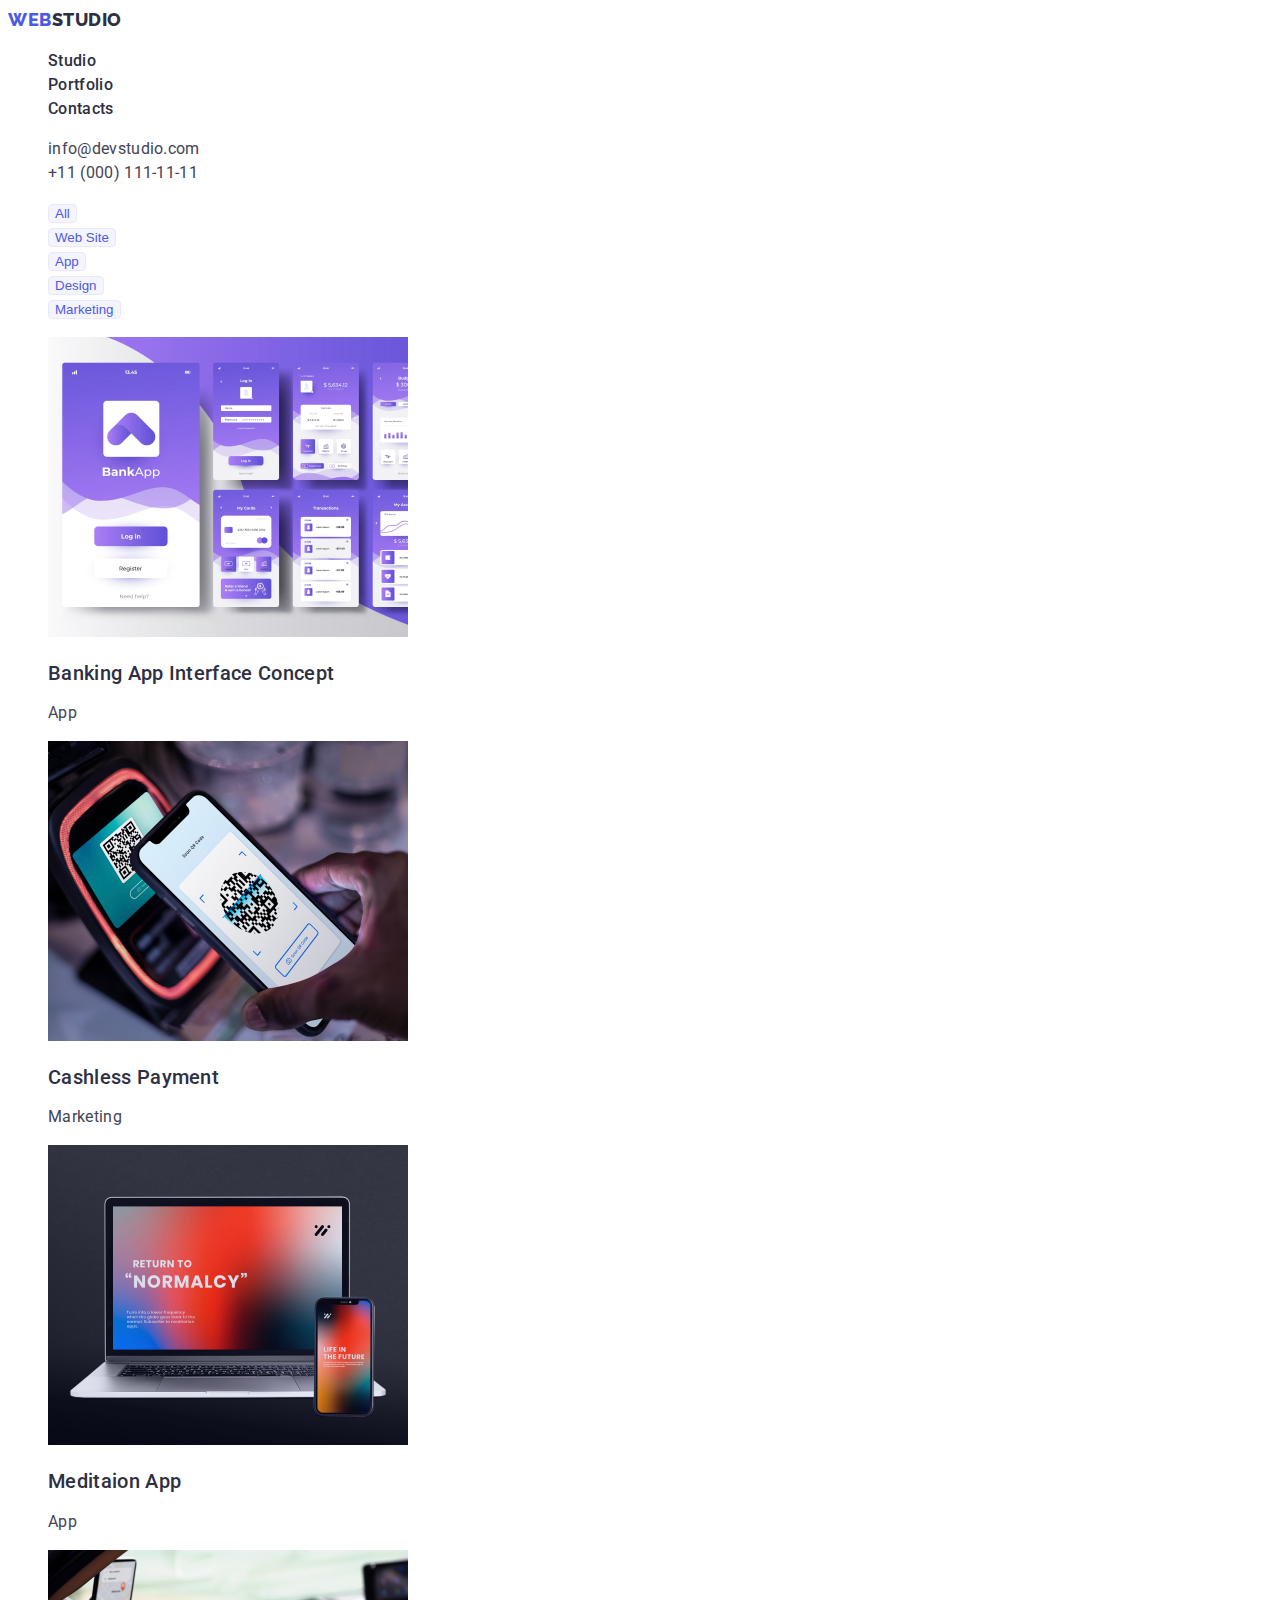
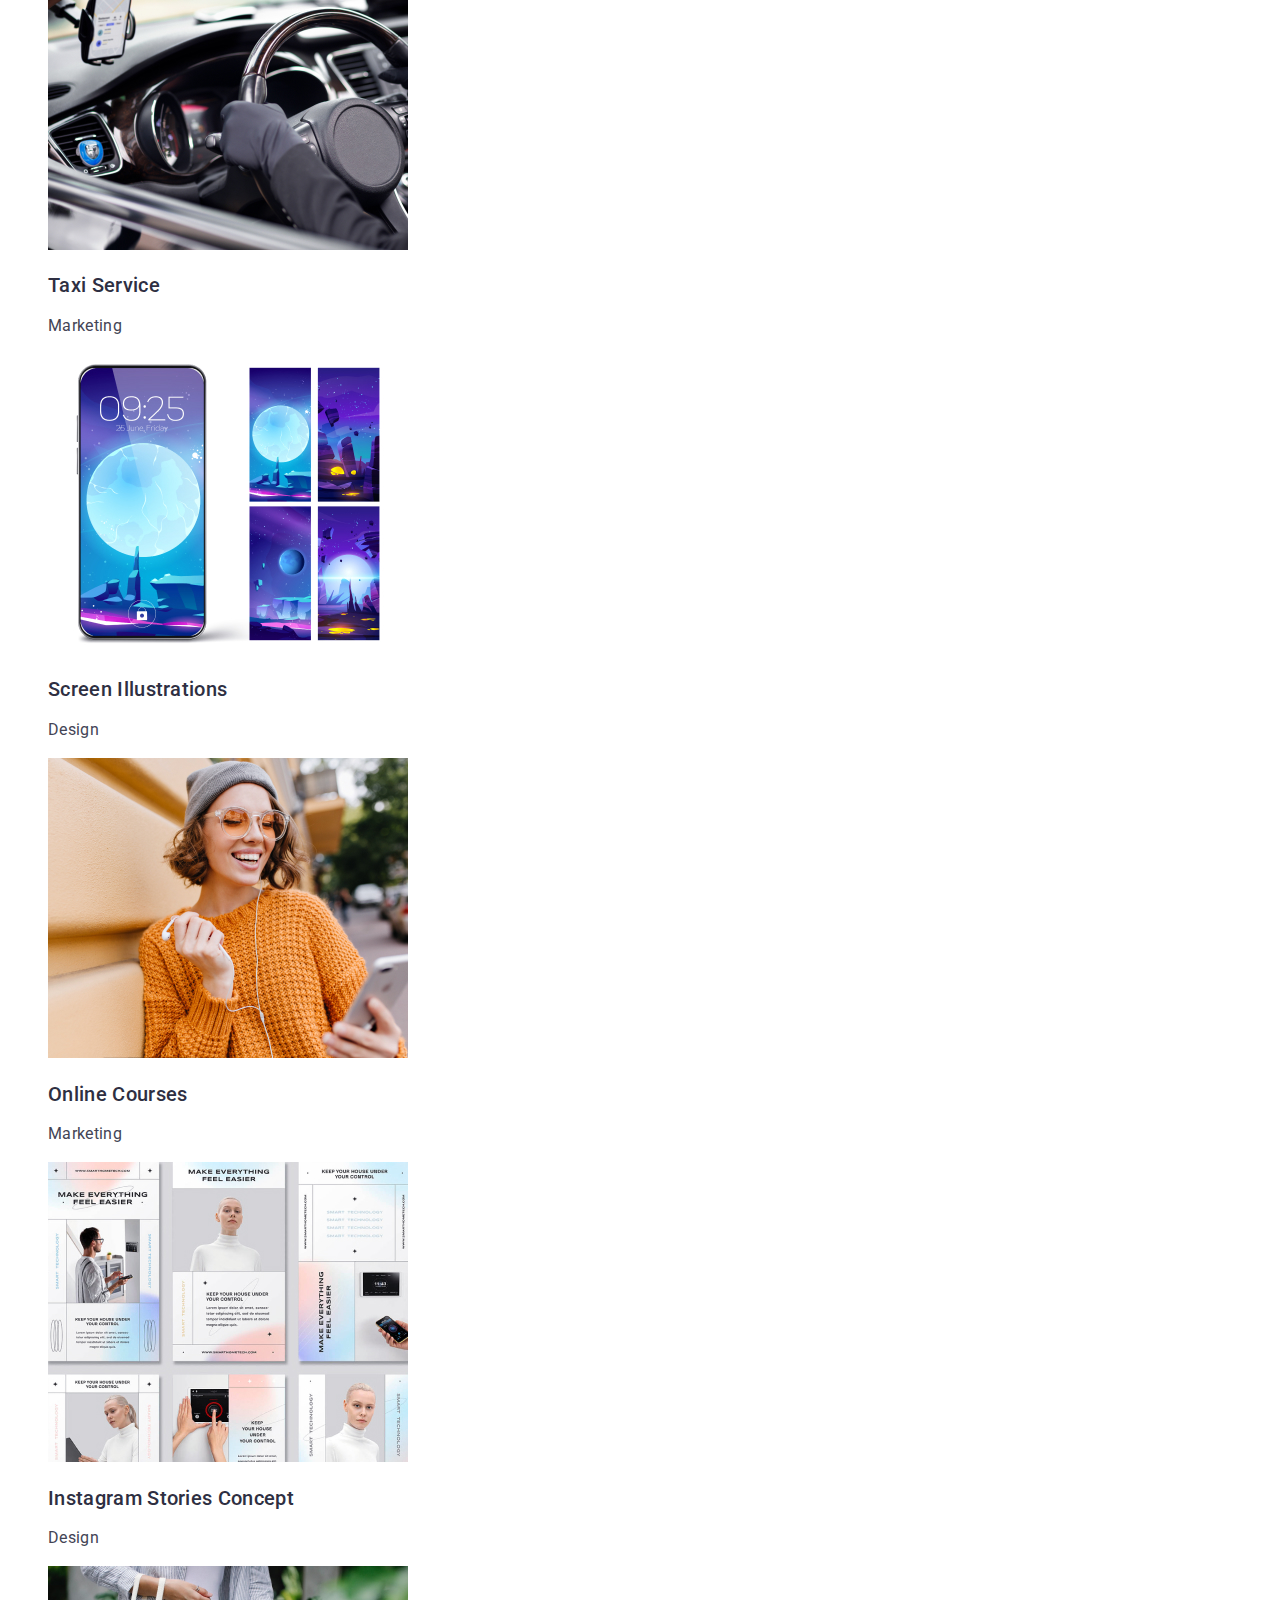
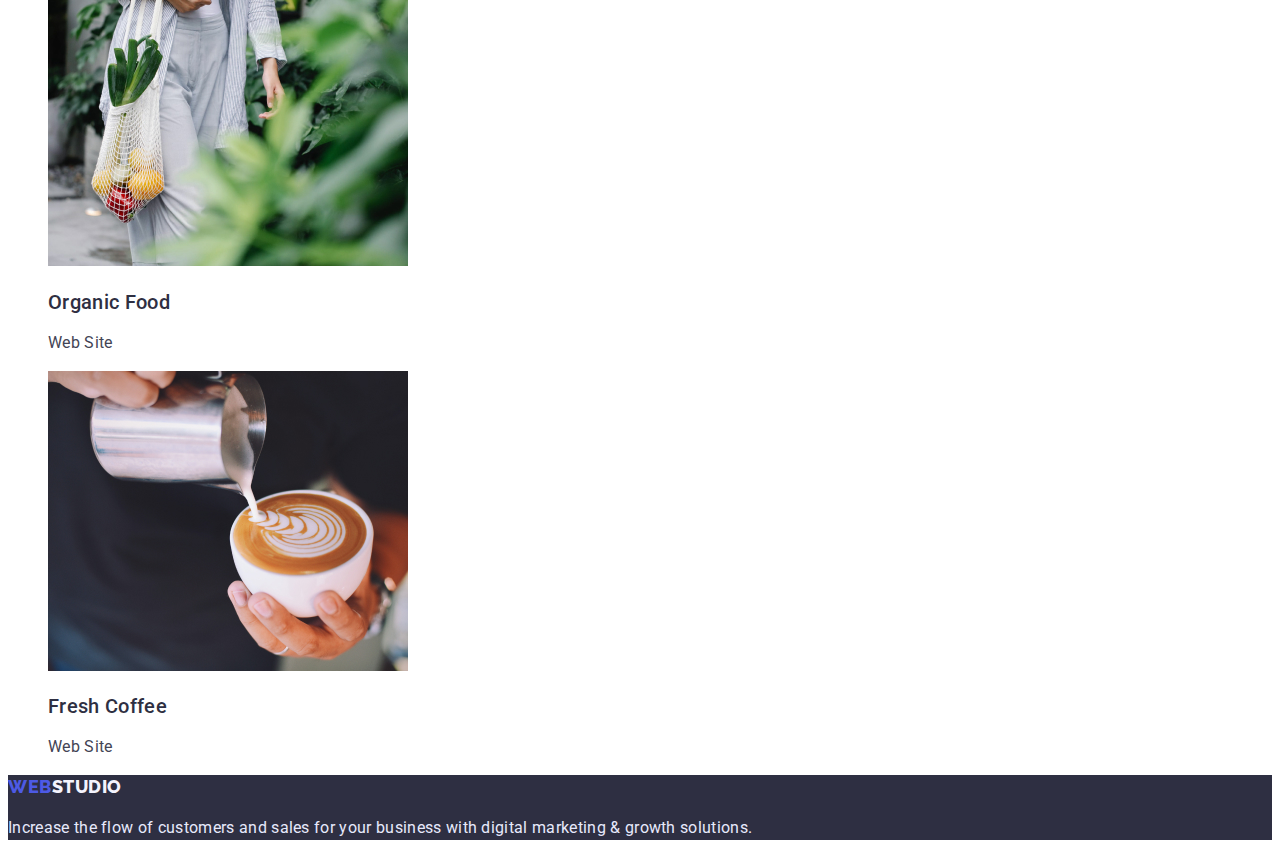
==== portfolio.html @ acbe1249 "Initial commit" ====
<!DOCTYPE html>
<html lang="en">
  <head>
    <meta charset="UTF-8" />
    <meta http-equiv="X-UA-Compatible" content="IE=edge" />
    <meta name="viewport" content="width=device-width, initial-scale=1.0" />
    <title>Document</title>
    <link rel="stylesheet" href="./css/style.css" />
    <link rel="preconnect" href="https://fonts.googleapis.com" />
    <link rel="preconnect" href="https://fonts.gstatic.com" crossorigin />
    <link
      href="https://fonts.googleapis.com/css2?family=Raleway:wght@800&family=Roboto:wght@400;500;700;900&display=swap"
      rel="stylesheet"
    />
  </head>

  <body>
    <header class="header-our">
      <nav class="">
        <a href="./index.html" class="logo-first-part"
          >Web<span class="header-logo-second-part">Studio</span></a
        >
        <ul class="navigation-site list">
          <li><a href="./index.html" class="link">Studio</a></li>
          <li><a href="./portfolio.html" class="link">Portfolio</a></li>
          <li><a href="" class="link">Contacts</a></li>
        </ul>
      </nav>
      <address>
        <ul class="list address">
          <li>
            <a href="mailto:info@devstudio.com" class="email"
              >info@devstudio.com</a
            >
          </li>
          <li>
            <a href="tel:+110001111111" class="phone-number">
              +11 (000) 111-11-11</a
            >
          </li>
        </ul>
      </address>
    </header>
    <main>
      <h1 class="hide-line">Portfolio</h1>
      <section class="filter">
        <ul class="list">
          <li><button type="button" class="filter-button">All</button></li>
          <li><button type="button" class="filter-button">Web Site</button></li>
          <li><button type="button" class="filter-button">App</button></li>
          <li><button type="button" class="filter-button">Design</button></li>
          <li>
            <button type="button" class="filter-button">Marketing</button>
          </li>
        </ul>
        <ul class="posts list">
          <li>
            <a href=""
              ><img
                src="./images/portfolio1.jpg"
                alt="Many picture from bank"
                width="360"
              />
              <h2 class="section-subtittle">Banking App Interface Concept</h2>
              <p class="section-text">App</p>
            </a>
          </li>
          <li>
            <a href=""
              ><img
                src="./images/portfolio2.jpg"
                alt="Phone and paypass"
                width="360"
              />
              <h2 class="section-subtittle">Cashless Payment</h2>
              <p class="section-text">Marketing</p>
            </a>
          </li>
          <li>
            <a href=""
              ><img
                src="./images/portfolio3.jpg"
                alt="Mac and Iphone"
                width="360"
              />
              <h2 class="section-subtittle">Meditaion App</h2>
              <p class="section-text">App</p>
            </a>
          </li>
          <li>
            <a href=""
              ><img
                src="./images/portfolio4.jpg"
                alt="car driver"
                width="360"
              />
              <h2 class="section-subtittle">Taxi Service</h2>
              <p class="section-text">Marketing</p>
            </a>
          </li>
          <li>
            <a href=""
              ><img
                src="./images/portfolio5.jpg"
                alt="wallpapers"
                width="360"
              />
              <h2 class="section-subtittle">Screen Illustrations</h2>
              <p class="section-text">Design</p>
            </a>
          </li>
          <li>
            <a href=""
              ><img
                src="./images/portfolio6.jpg"
                alt="Women with phone"
                width="360"
              />
              <h2 class="section-subtittle">Online Courses</h2>
              <p class="section-text">Marketing</p>
            </a>
          </li>
          <li>
            <a href=""
              ><img src="./images/portfolio7.jpg" alt="Many post" width="360" />
              <h2 class="section-subtittle">Instagram Stories Concept</h2>
              <p class="section-text">Design</p>
            </a>
          </li>
          <li>
            <a href=""
              ><img
                src="./images/portfolio8.jpg"
                alt="bag with Gloceries"
                width="360"
              />
              <h2 class="section-subtittle">Organic Food</h2>
              <p class="section-text">Web Site</p>
            </a>
          </li>
          <li>
            <a href=""
              ><img src="./images/portfolio9.jpg" alt="Coffee" width="360" />
              <h2 class="section-subtittle">Fresh Coffee</h2>
              <p class="section-text">Web Site</p>
            </a>
          </li>
        </ul>
      </section>
    </main>
    <footer class="footer-our">
      <a href="./index.html" class="logo-first-part"
        >Web<span class="footer-logo-second-part">Studio</span></a
      >
      <p>
        Increase the flow of customers and sales for your business with digital
        marketing & growth solutions.
      </p>
    </footer>
  </body>
</html>
---- css/style.css ----
:root {
  --text-head-line-color: #2e2f42;
  --white-color: #ffffff;
  --button-main-color: #4d5ae5;
  --button-hover-color: #404bbf;
  --text-paragraph-color: #434455;
  --background-color-section-team: #f4f4fd;
  --footer-color-paragraph: #e7e9fc;
}
body {
  background-color: var(--white-color);
  color: var(--text-head-line-color);
  font-family: Roboto, sans-serif;
  letter-spacing: 0.02em;
  font-size: 16px;
  line-height: 1.5;
}
a {
  text-decoration: none;
}
/* Header */
.logo-first-part {
  color: var(--button-main-color);
  font-family: Raleway, sans-serif;
  letter-spacing: 0.03em;
  text-transform: uppercase;
  font-weight: 800;
  font-size: 18px;
  line-height: 1.3;
}

.header-logo-second-part {
  color: var(--text-head-line-color);
}
.navigation-site a {
  font-weight: 500;
  color: var(--text-head-line-color);
}
.navigation-site .link:hover,
.navigation-site .link:focus {
  color: var(--button-hover-color);
}
.list {
  list-style-type: none;
}
.address a {
  color: var(--text-paragraph-color);
  font-style: normal;
}
.address .email:hover,
.address .email:focus,
.address .phone-number:hover,
.address .phone-number:focus {
  color: var(--button-hover-color);
}

/* Main */
/* Section one */
.section-hero {
  background-color: var(--text-head-line-color);
}
.hero-tittle {
  font-size: 56px;
  line-height: 1.07;
  color: var(--white-color);
}
.main-button {
  color: var(--white-color);
  background-color: var(--button-main-color);
  border-radius: 4px;
  letter-spacing: 0.04em;
  font-weight: 500;
}
.main-button:hover {
  background-color: var(--button-hover-color);
}

/* Section two */
.hide-line {
  position: absolute;
  white-space: nowrap;
  height: 1px;
  overflow: hidden;
  border: 0;
  padding: 0;
  clip: rect(0 0 0 0);
  clip-path: inset(50%);
  margin: -1px;
  width: 1px;
}
.section-subtittle {
  font-weight: 500;
  font-size: 20px;
  line-height: 1.2;
  color: var(--text-head-line-color);
}
.section-text {
  color: var(--text-paragraph-color);
}

/* Section three */
.section-tittle {
  font-size: 36px;
  line-height: 1.11;
  text-transform: capitalize;
  text-align: center;
}
/* Section four */
.section-team {
  background-color: var(--background-color-section-team);
}
.our-team-card .card-team {
  background-color: var(--white-color);
}

.our-team-card .section-subtittle {
  text-align: center;
}
.our-team-card p {
  text-align: center;
}
/* Footer */

.footer-our {
  background-color: var(--text-head-line-color);
}

.footer-logo-second-part {
  color: var(--background-color-section-team);
}
.footer-our p {
  color: var(--footer-color-paragraph);
}
/* PORTFOLIO */

.filter-button {
  background-color: var(--background-color-section-team);
  color: var(--button-main-color);
  border: 1px solid #e7e9fc;
  border-radius: 4px;
  cursor: pointer;
}
.filter-button:hover,
.filter-button:focus {
  background-color: var(--button-hover-color);
  color: var(--white-color);
}
/* .posts h2 {
  color: var(--text-head-line-color);
  font-size: 20px;
  line-height: 1.2;
} */
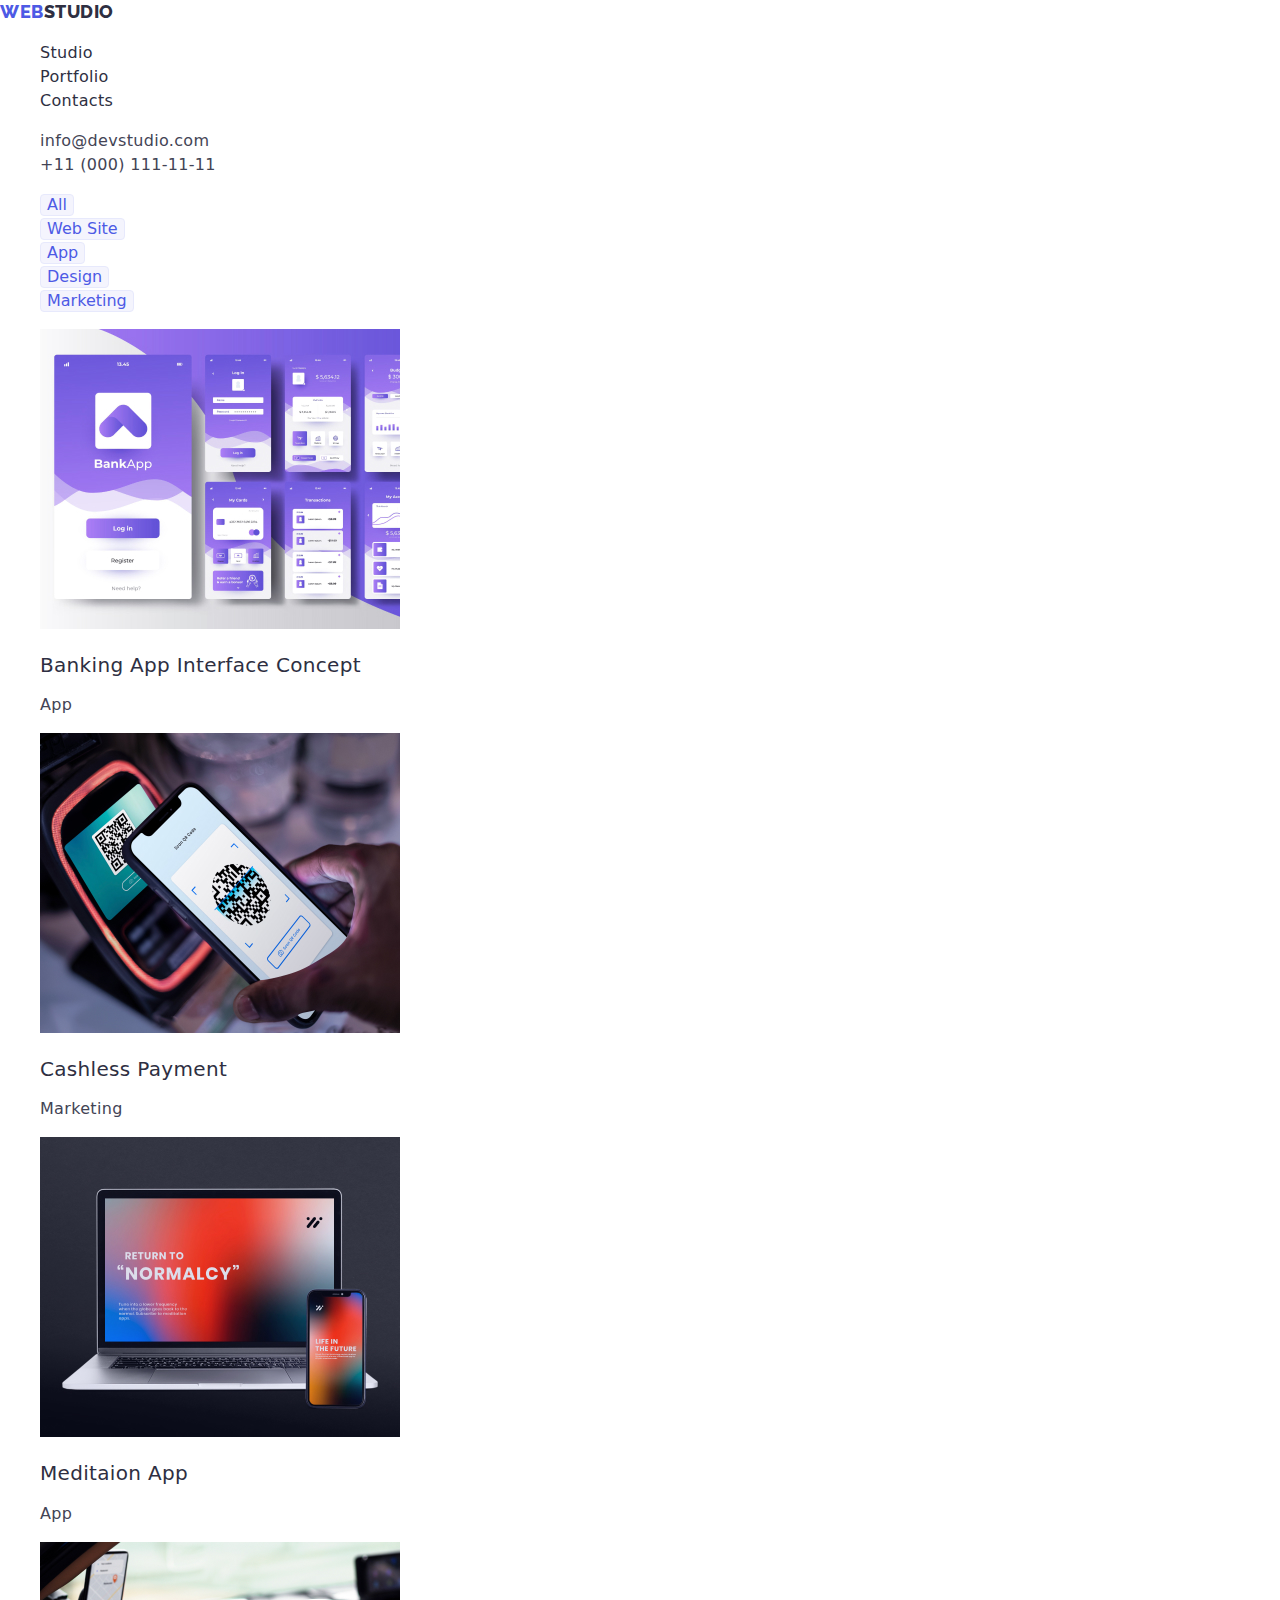
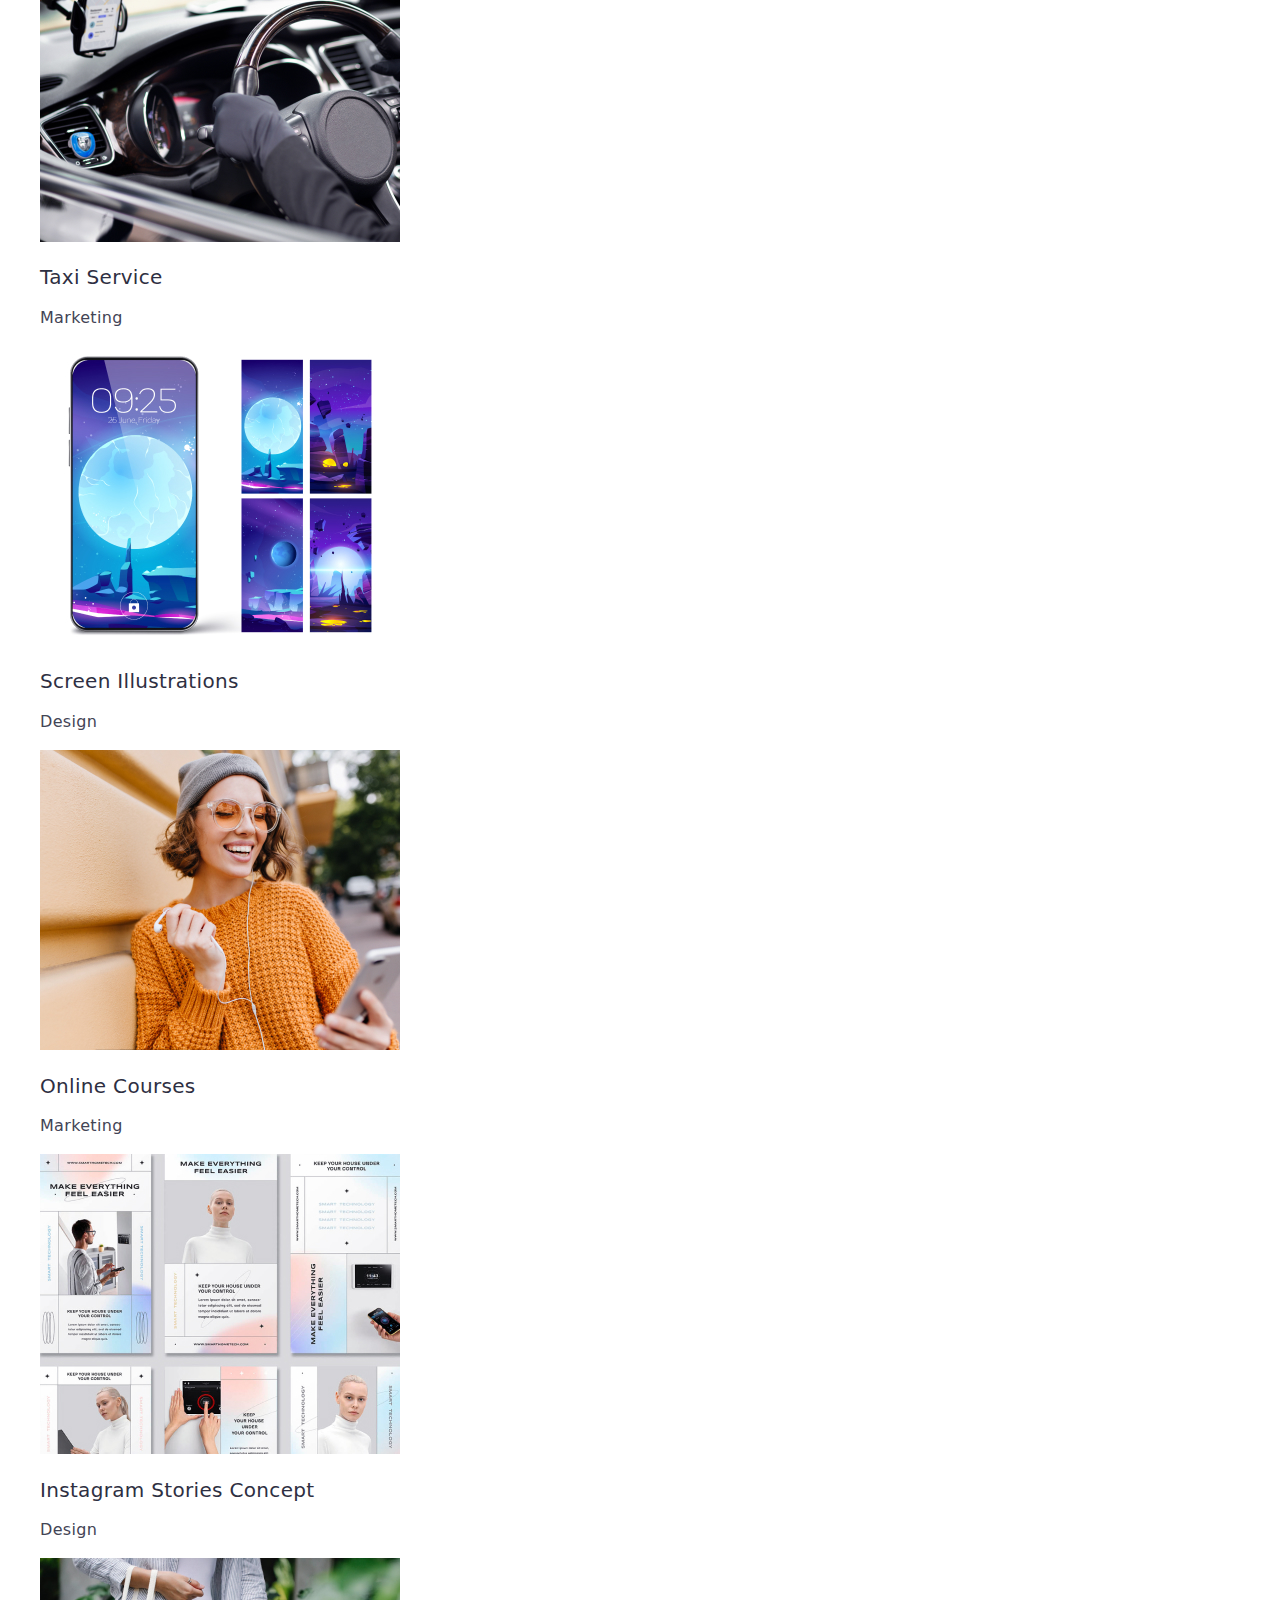
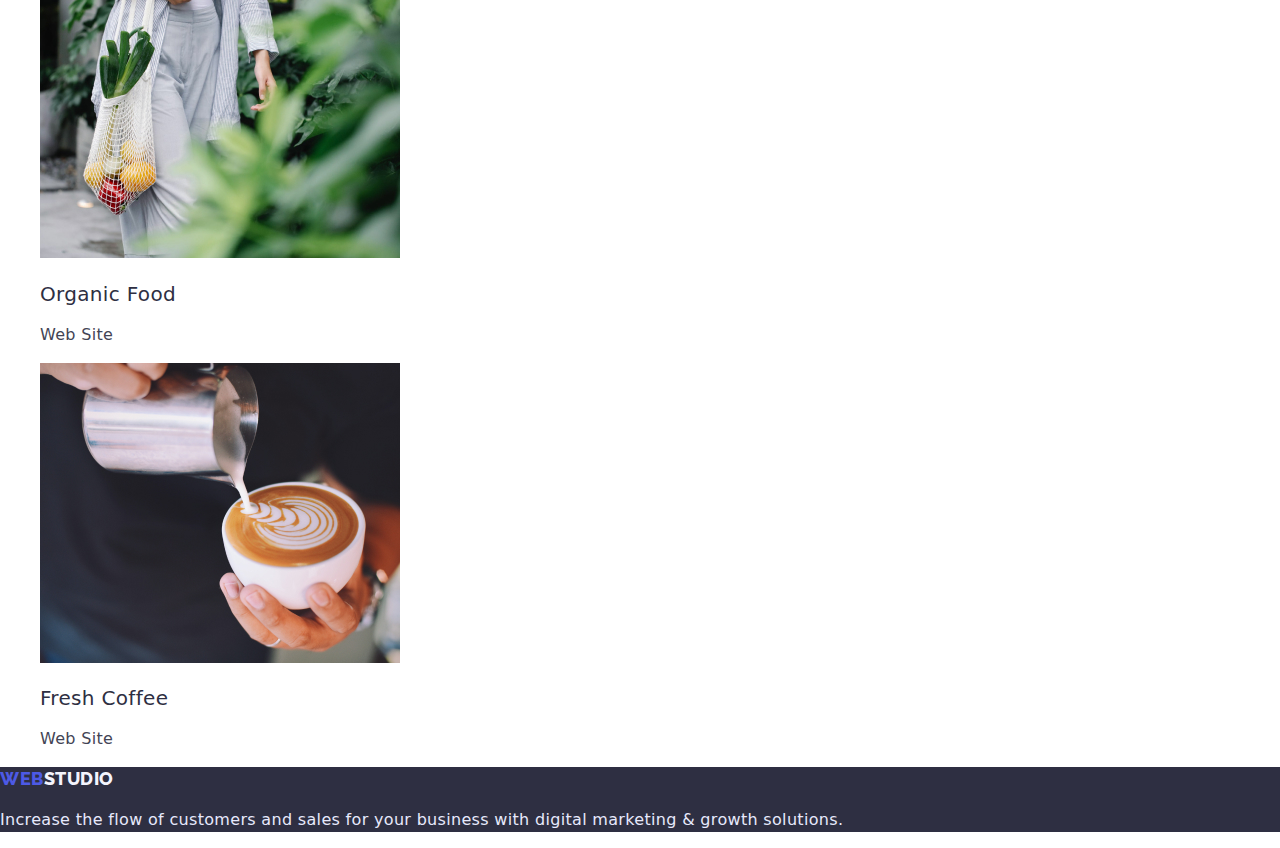
==== commit 10b5afbd: "add normalize css" ====
--- a/portfolio.html
+++ b/portfolio.html
@@ -1,161 +1,118 @@
 <!DOCTYPE html>
 <html lang="en">
-  <head>
-    <meta charset="UTF-8" />
-    <meta http-equiv="X-UA-Compatible" content="IE=edge" />
-    <meta name="viewport" content="width=device-width, initial-scale=1.0" />
-    <title>Document</title>
-    <link rel="stylesheet" href="./css/style.css" />
-    <link rel="preconnect" href="https://fonts.googleapis.com" />
-    <link rel="preconnect" href="https://fonts.gstatic.com" crossorigin />
-    <link
-      href="https://fonts.googleapis.com/css2?family=Raleway:wght@800&family=Roboto:wght@400;500;700;900&display=swap"
-      rel="stylesheet"
-    />
-  </head>
 
-  <body>
-    <header class="header-our">
-      <nav class="">
-        <a href="./index.html" class="logo-first-part"
-          >Web<span class="header-logo-second-part">Studio</span></a
-        >
-        <ul class="navigation-site list">
-          <li><a href="./index.html" class="link">Studio</a></li>
-          <li><a href="./portfolio.html" class="link">Portfolio</a></li>
-          <li><a href="" class="link">Contacts</a></li>
-        </ul>
-      </nav>
-      <address>
-        <ul class="list address">
-          <li>
-            <a href="mailto:info@devstudio.com" class="email"
-              >info@devstudio.com</a
-            >
-          </li>
-          <li>
-            <a href="tel:+110001111111" class="phone-number">
-              +11 (000) 111-11-11</a
-            >
-          </li>
-        </ul>
-      </address>
-    </header>
-    <main>
-      <h1 class="hide-line">Portfolio</h1>
-      <section class="filter">
-        <ul class="list">
-          <li><button type="button" class="filter-button">All</button></li>
-          <li><button type="button" class="filter-button">Web Site</button></li>
-          <li><button type="button" class="filter-button">App</button></li>
-          <li><button type="button" class="filter-button">Design</button></li>
-          <li>
-            <button type="button" class="filter-button">Marketing</button>
-          </li>
-        </ul>
-        <ul class="posts list">
-          <li>
-            <a href=""
-              ><img
-                src="./images/portfolio1.jpg"
-                alt="Many picture from bank"
-                width="360"
-              />
-              <h2 class="section-subtittle">Banking App Interface Concept</h2>
-              <p class="section-text">App</p>
-            </a>
-          </li>
-          <li>
-            <a href=""
-              ><img
-                src="./images/portfolio2.jpg"
-                alt="Phone and paypass"
-                width="360"
-              />
-              <h2 class="section-subtittle">Cashless Payment</h2>
-              <p class="section-text">Marketing</p>
-            </a>
-          </li>
-          <li>
-            <a href=""
-              ><img
-                src="./images/portfolio3.jpg"
-                alt="Mac and Iphone"
-                width="360"
-              />
-              <h2 class="section-subtittle">Meditaion App</h2>
-              <p class="section-text">App</p>
-            </a>
-          </li>
-          <li>
-            <a href=""
-              ><img
-                src="./images/portfolio4.jpg"
-                alt="car driver"
-                width="360"
-              />
-              <h2 class="section-subtittle">Taxi Service</h2>
-              <p class="section-text">Marketing</p>
-            </a>
-          </li>
-          <li>
-            <a href=""
-              ><img
-                src="./images/portfolio5.jpg"
-                alt="wallpapers"
-                width="360"
-              />
-              <h2 class="section-subtittle">Screen Illustrations</h2>
-              <p class="section-text">Design</p>
-            </a>
-          </li>
-          <li>
-            <a href=""
-              ><img
-                src="./images/portfolio6.jpg"
-                alt="Women with phone"
-                width="360"
-              />
-              <h2 class="section-subtittle">Online Courses</h2>
-              <p class="section-text">Marketing</p>
-            </a>
-          </li>
-          <li>
-            <a href=""
-              ><img src="./images/portfolio7.jpg" alt="Many post" width="360" />
-              <h2 class="section-subtittle">Instagram Stories Concept</h2>
-              <p class="section-text">Design</p>
-            </a>
-          </li>
-          <li>
-            <a href=""
-              ><img
-                src="./images/portfolio8.jpg"
-                alt="bag with Gloceries"
-                width="360"
-              />
-              <h2 class="section-subtittle">Organic Food</h2>
-              <p class="section-text">Web Site</p>
-            </a>
-          </li>
-          <li>
-            <a href=""
-              ><img src="./images/portfolio9.jpg" alt="Coffee" width="360" />
-              <h2 class="section-subtittle">Fresh Coffee</h2>
-              <p class="section-text">Web Site</p>
-            </a>
-          </li>
-        </ul>
-      </section>
-    </main>
-    <footer class="footer-our">
-      <a href="./index.html" class="logo-first-part"
-        >Web<span class="footer-logo-second-part">Studio</span></a
-      >
-      <p>
-        Increase the flow of customers and sales for your business with digital
-        marketing & growth solutions.
-      </p>
-    </footer>
-  </body>
-</html>
+<head>
+  <meta charset="UTF-8" />
+  <meta http-equiv="X-UA-Compatible" content="IE=edge" />
+  <meta name="viewport" content="width=device-width, initial-scale=1.0" />
+  <title>Document</title>
+  <link rel="stylesheet" href="./css/style.css" />
+  <link rel="preconnect" href="https://fonts.googleapis.com" />
+  <link rel="preconnect" href="https://fonts.gstatic.com" crossorigin />
+  <link href="https://fonts.googleapis.com/css2?family=Raleway:wght@800&family=Roboto:wght@400;500;700;900&display=swap"
+    rel="stylesheet" />
+  <link rel="stylesheet" href="https://cdnjs.cloudflare.com/ajax/libs/modern-normalize/1.1.0/modern-normalize.min.css">
+</head>
+
+<body>
+  <header class="header-our">
+    <nav class="">
+      <a href="./index.html" class="logo-first-part">Web<span class="header-logo-second-part">Studio</span></a>
+      <ul class="navigation-site list">
+        <li><a href="./index.html" class="link">Studio</a></li>
+        <li><a href="./portfolio.html" class="link">Portfolio</a></li>
+        <li><a href="" class="link">Contacts</a></li>
+      </ul>
+    </nav>
+    <address>
+      <ul class="list address">
+        <li>
+          <a href="mailto:info@devstudio.com" class="email">info@devstudio.com</a>
+        </li>
+        <li>
+          <a href="tel:+110001111111" class="phone-number">
+            +11 (000) 111-11-11</a>
+        </li>
+      </ul>
+    </address>
+  </header>
+  <main>
+    <h1 class="hide-line">Portfolio</h1>
+    <section class="filter">
+      <ul class="list">
+        <li><button type="button" class="filter-button">All</button></li>
+        <li><button type="button" class="filter-button">Web Site</button></li>
+        <li><button type="button" class="filter-button">App</button></li>
+        <li><button type="button" class="filter-button">Design</button></li>
+        <li>
+          <button type="button" class="filter-button">Marketing</button>
+        </li>
+      </ul>
+      <ul class="posts list">
+        <li>
+          <a href=""><img src="./images/portfolio1.jpg" alt="Many picture from bank" width="360" />
+            <h2 class="section-subtittle">Banking App Interface Concept</h2>
+            <p class="section-text">App</p>
+          </a>
+        </li>
+        <li>
+          <a href=""><img src="./images/portfolio2.jpg" alt="Phone and paypass" width="360" />
+            <h2 class="section-subtittle">Cashless Payment</h2>
+            <p class="section-text">Marketing</p>
+          </a>
+        </li>
+        <li>
+          <a href=""><img src="./images/portfolio3.jpg" alt="Mac and Iphone" width="360" />
+            <h2 class="section-subtittle">Meditaion App</h2>
+            <p class="section-text">App</p>
+          </a>
+        </li>
+        <li>
+          <a href=""><img src="./images/portfolio4.jpg" alt="car driver" width="360" />
+            <h2 class="section-subtittle">Taxi Service</h2>
+            <p class="section-text">Marketing</p>
+          </a>
+        </li>
+        <li>
+          <a href=""><img src="./images/portfolio5.jpg" alt="wallpapers" width="360" />
+            <h2 class="section-subtittle">Screen Illustrations</h2>
+            <p class="section-text">Design</p>
+          </a>
+        </li>
+        <li>
+          <a href=""><img src="./images/portfolio6.jpg" alt="Women with phone" width="360" />
+            <h2 class="section-subtittle">Online Courses</h2>
+            <p class="section-text">Marketing</p>
+          </a>
+        </li>
+        <li>
+          <a href=""><img src="./images/portfolio7.jpg" alt="Many post" width="360" />
+            <h2 class="section-subtittle">Instagram Stories Concept</h2>
+            <p class="section-text">Design</p>
+          </a>
+        </li>
+        <li>
+          <a href=""><img src="./images/portfolio8.jpg" alt="bag with Gloceries" width="360" />
+            <h2 class="section-subtittle">Organic Food</h2>
+            <p class="section-text">Web Site</p>
+          </a>
+        </li>
+        <li>
+          <a href=""><img src="./images/portfolio9.jpg" alt="Coffee" width="360" />
+            <h2 class="section-subtittle">Fresh Coffee</h2>
+            <p class="section-text">Web Site</p>
+          </a>
+        </li>
+      </ul>
+    </section>
+  </main>
+  <footer class="footer-our">
+    <a href="./index.html" class="logo-first-part">Web<span class="footer-logo-second-part">Studio</span></a>
+    <p>
+      Increase the flow of customers and sales for your business with digital
+      marketing & growth solutions.
+    </p>
+  </footer>
+</body>
+
+</html>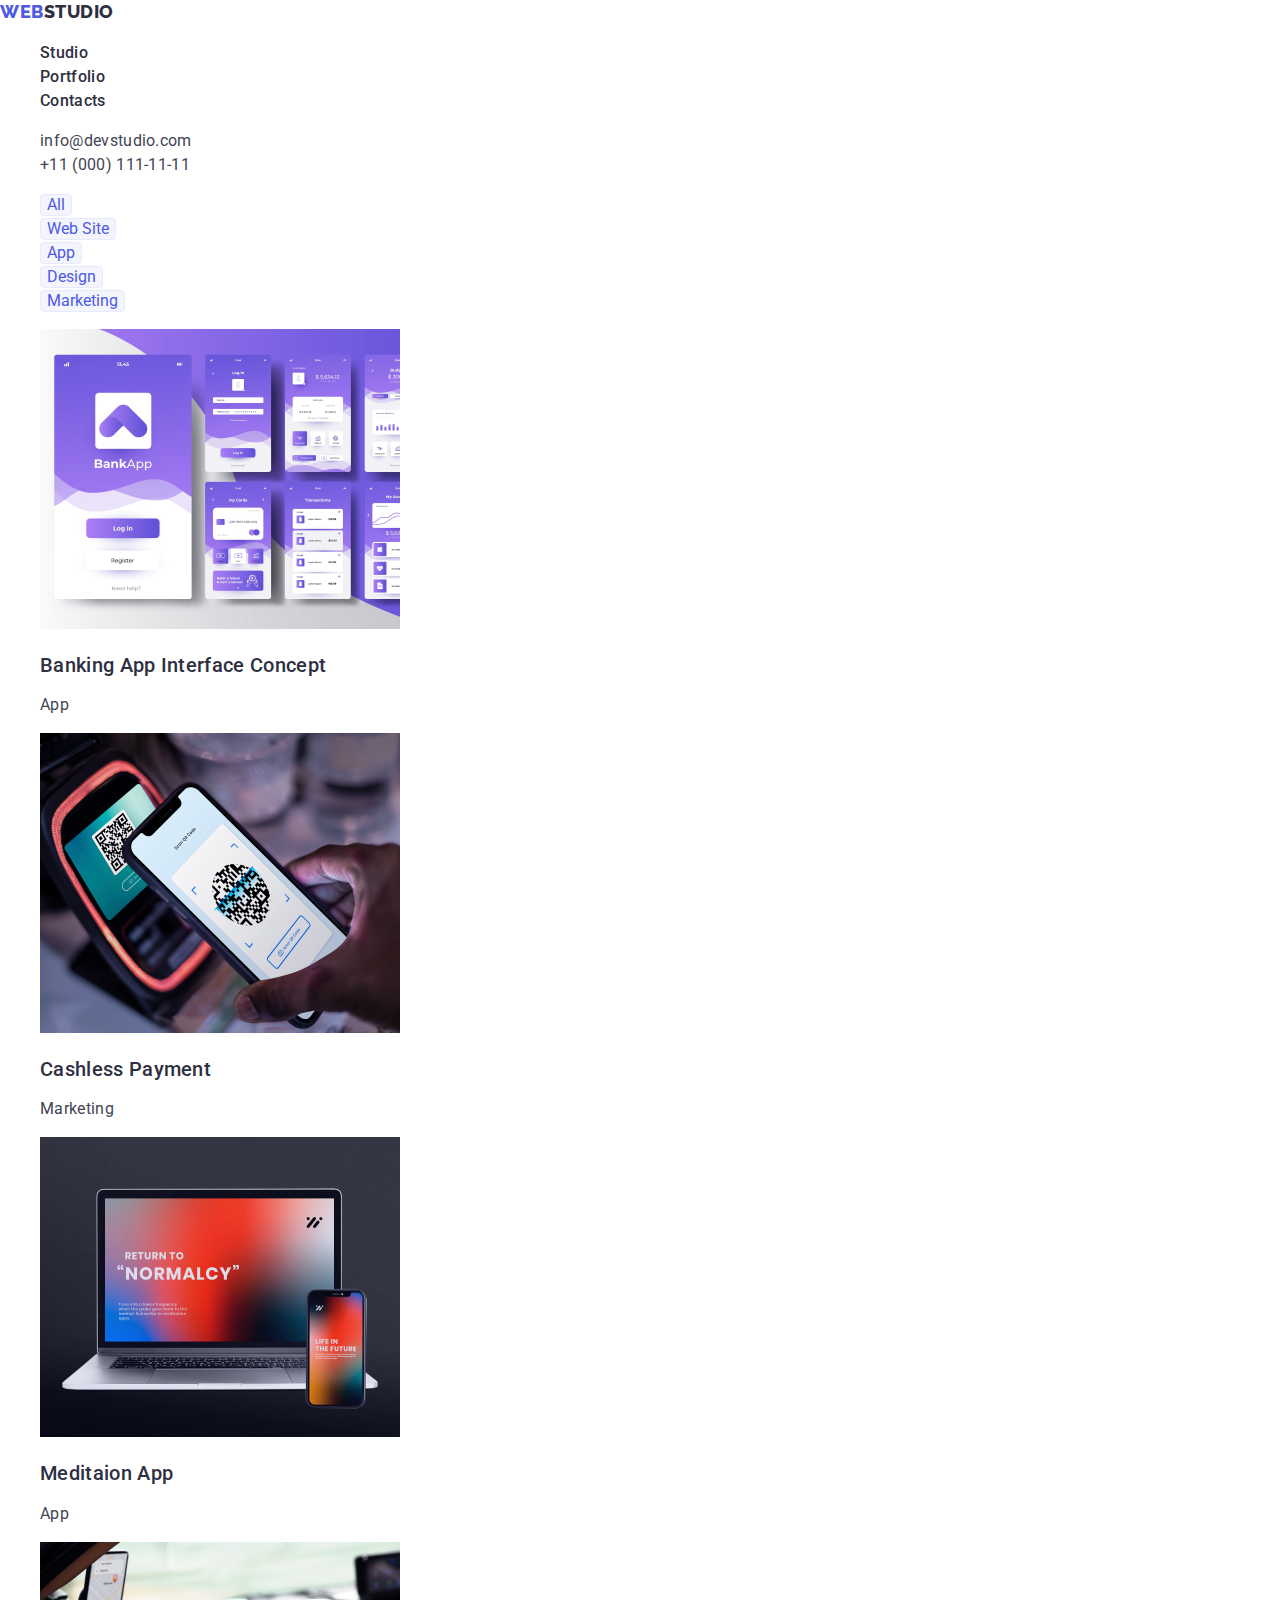
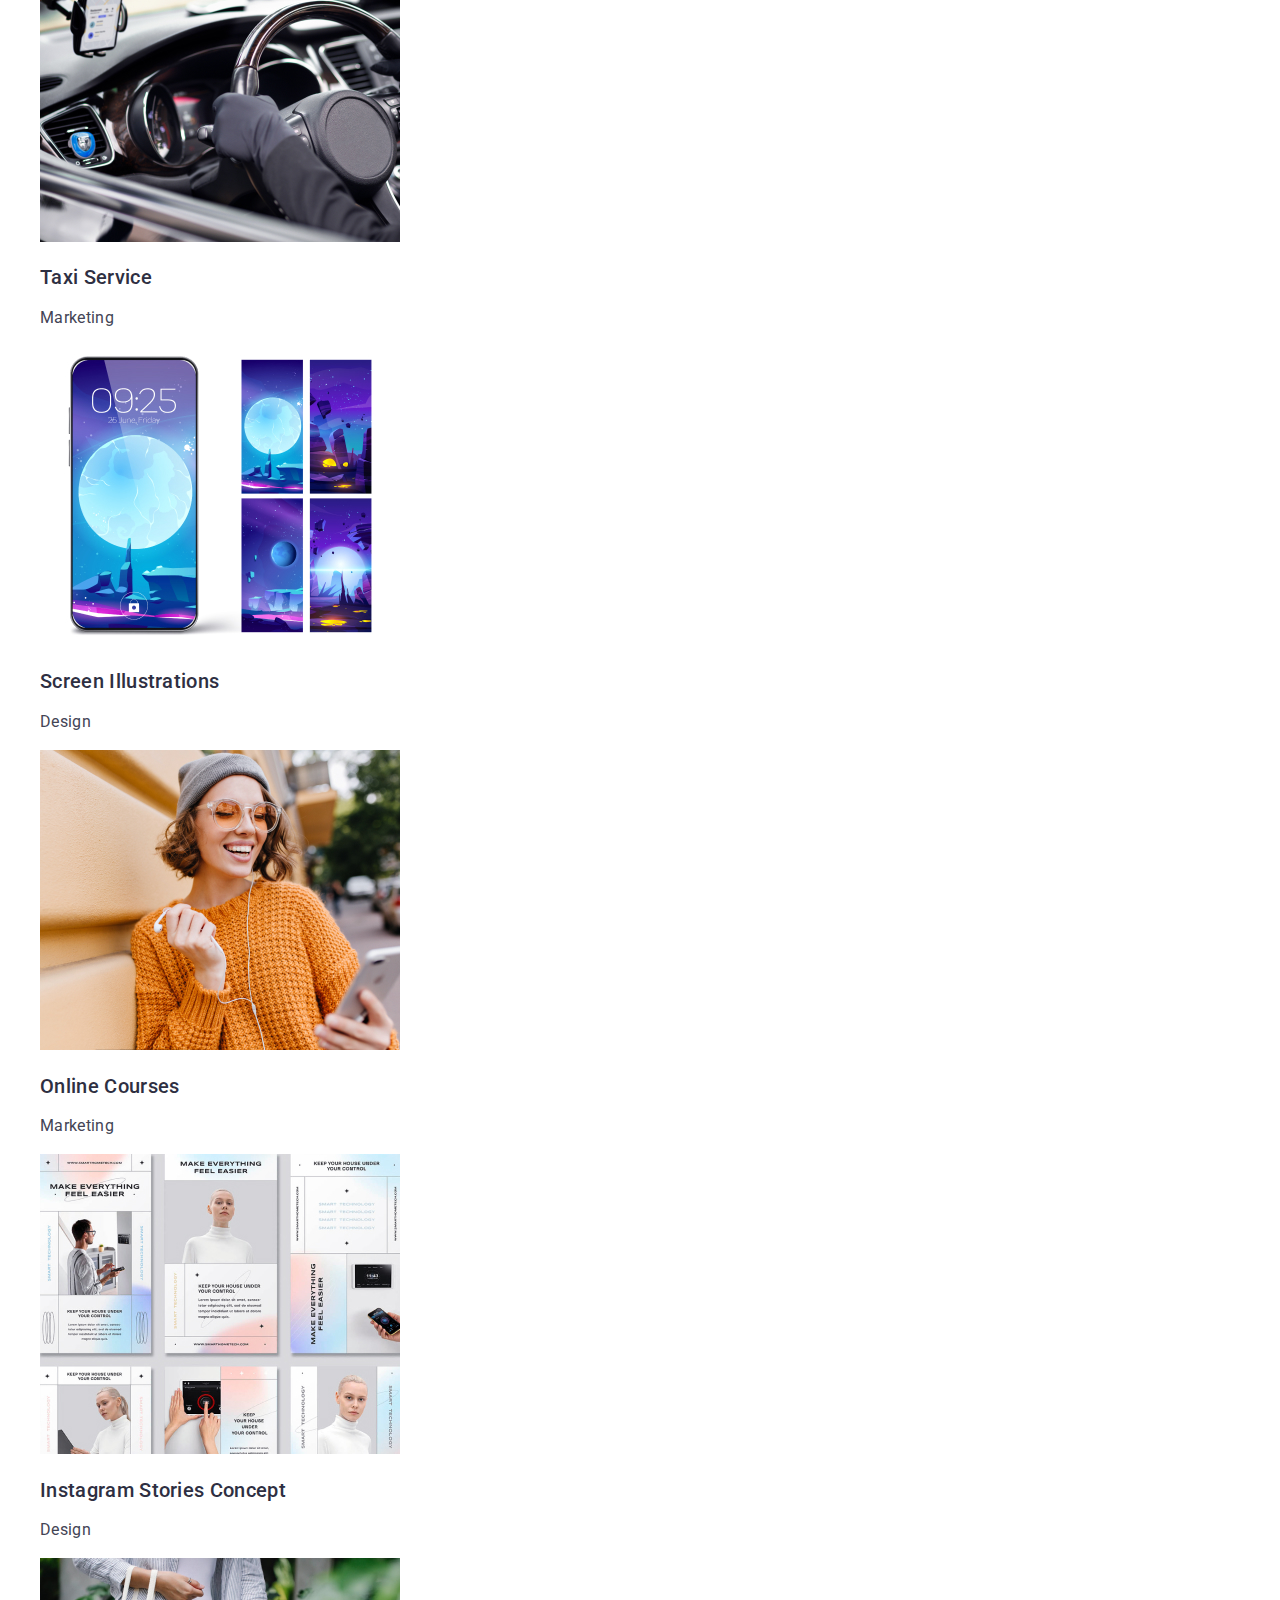
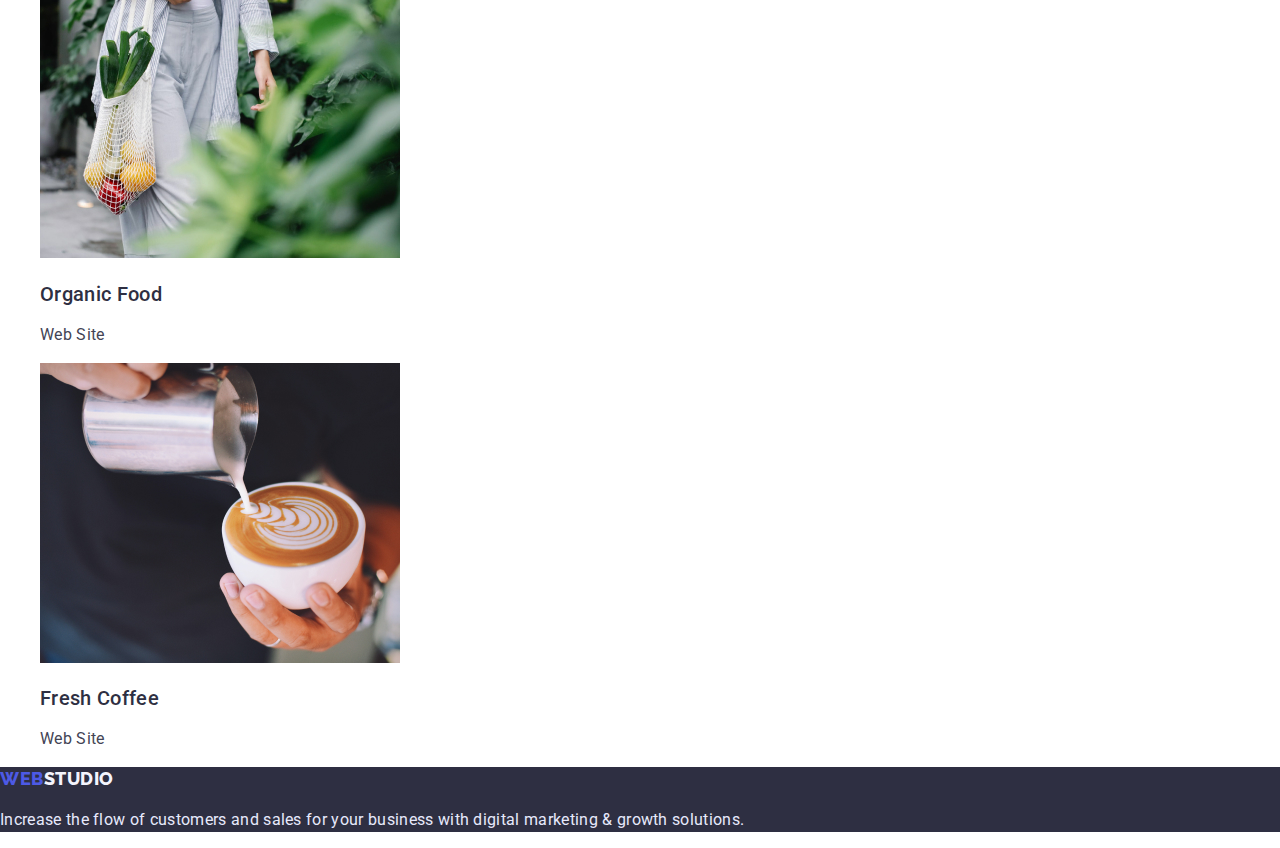
==== commit 259e096a: "add normalize final" ====
--- a/portfolio.html
+++ b/portfolio.html
@@ -6,12 +6,13 @@
   <meta http-equiv="X-UA-Compatible" content="IE=edge" />
   <meta name="viewport" content="width=device-width, initial-scale=1.0" />
   <title>Document</title>
-  <link rel="stylesheet" href="./css/style.css" />
   <link rel="preconnect" href="https://fonts.googleapis.com" />
   <link rel="preconnect" href="https://fonts.gstatic.com" crossorigin />
   <link href="https://fonts.googleapis.com/css2?family=Raleway:wght@800&family=Roboto:wght@400;500;700;900&display=swap"
     rel="stylesheet" />
   <link rel="stylesheet" href="https://cdnjs.cloudflare.com/ajax/libs/modern-normalize/1.1.0/modern-normalize.min.css">
+  <link rel="stylesheet" href="./css/style.css" />
+
 </head>
 
 <body>
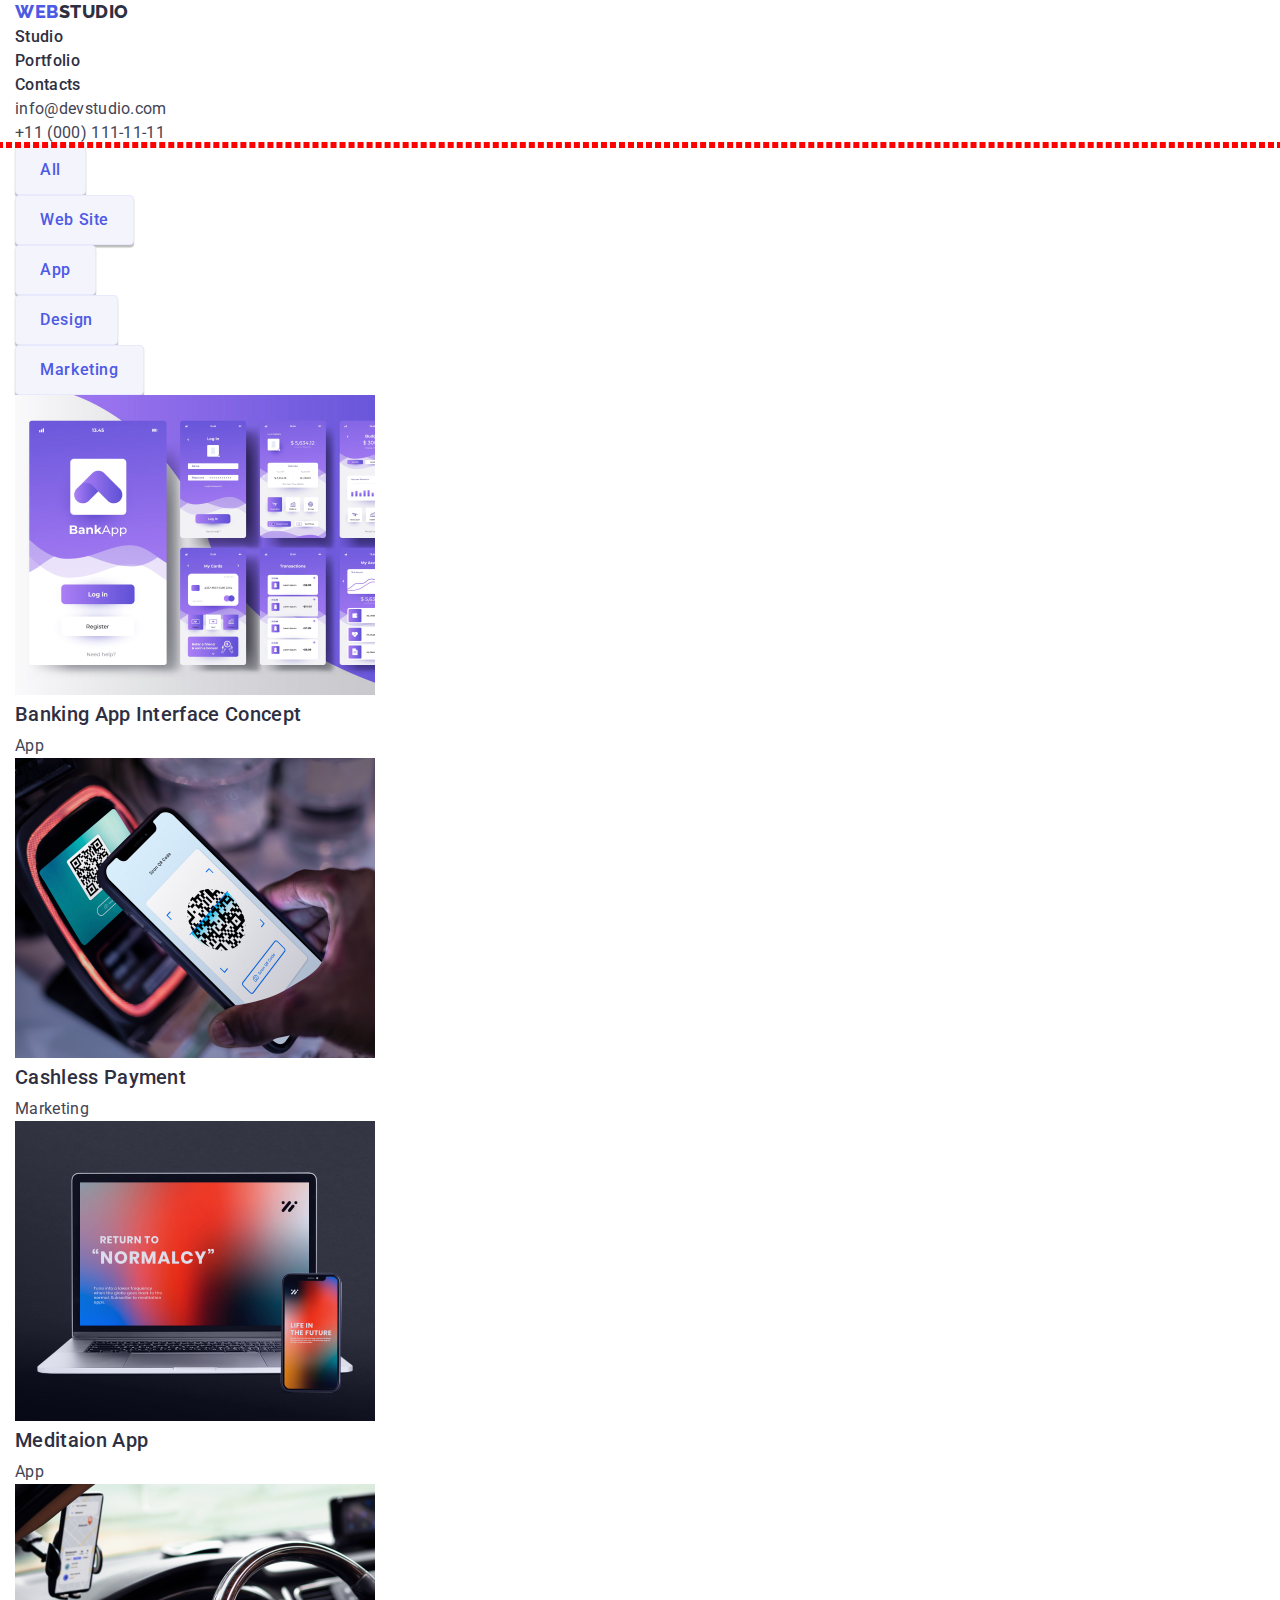
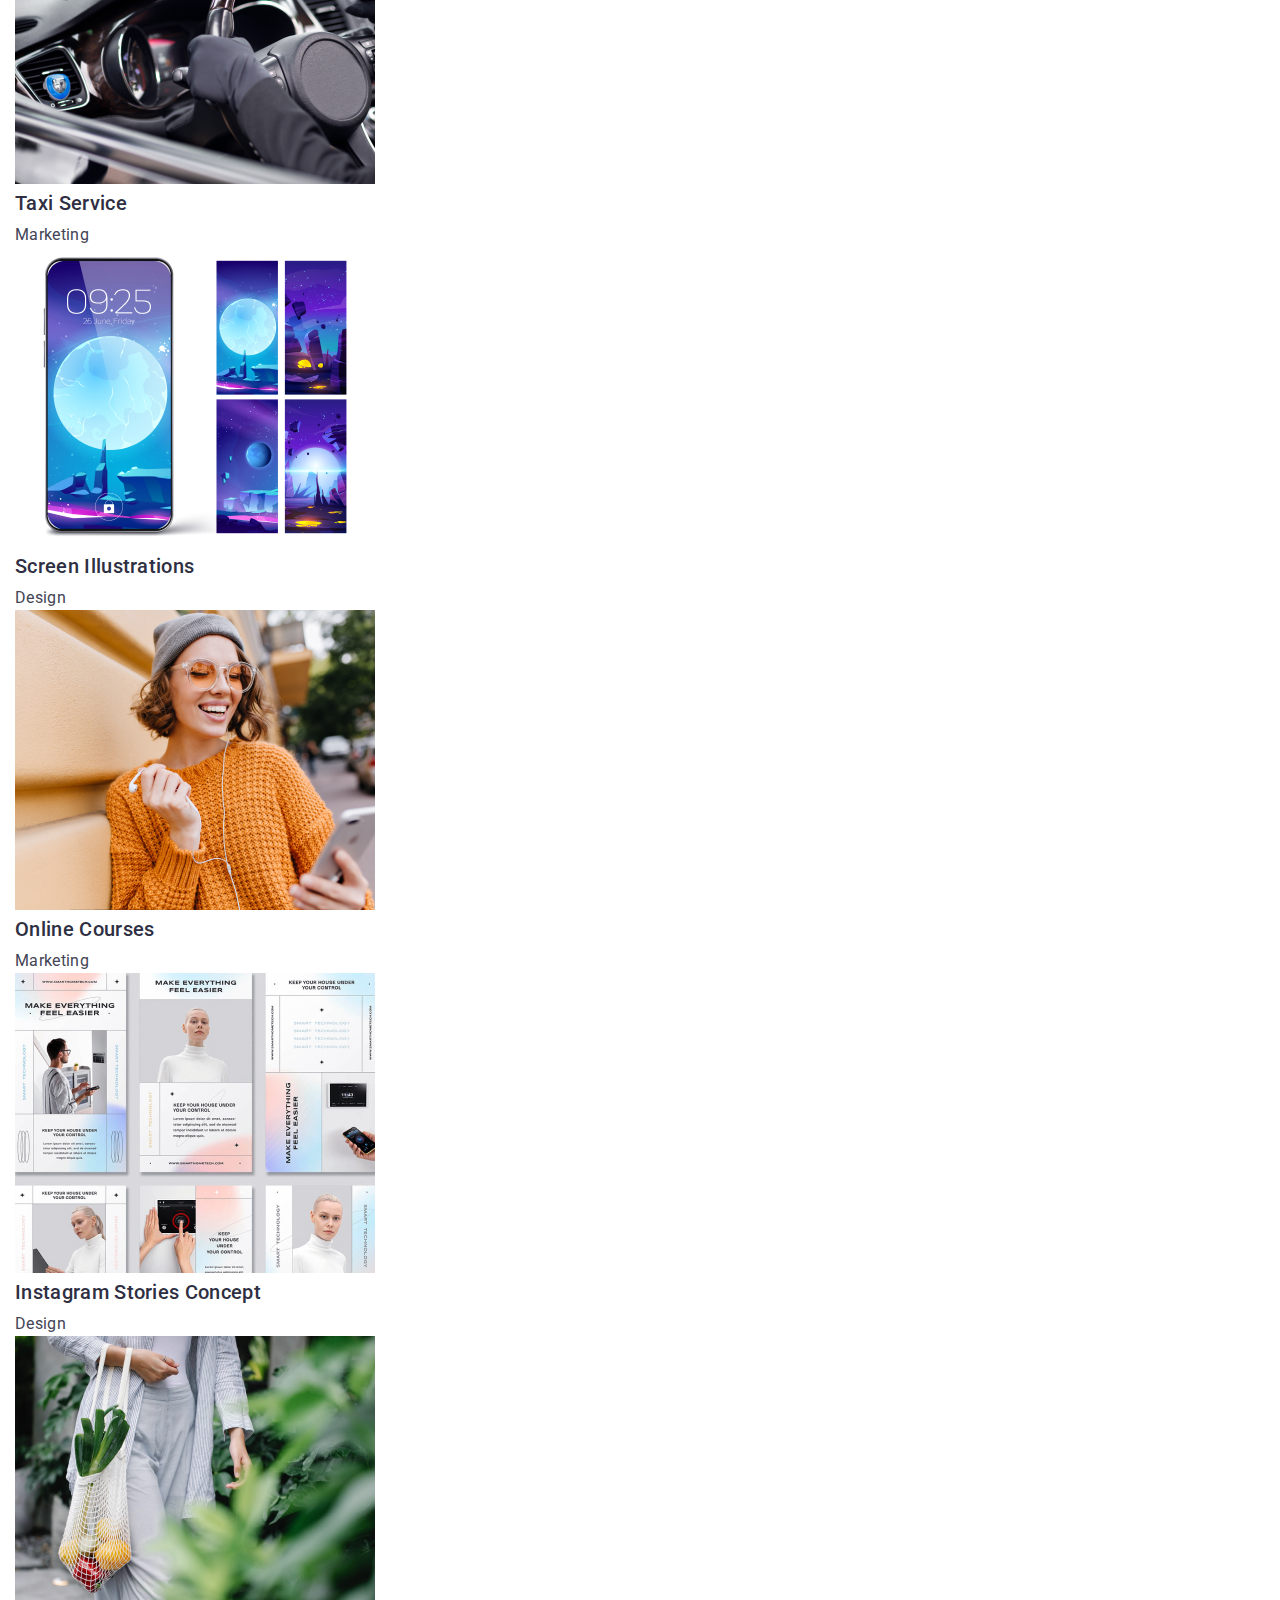
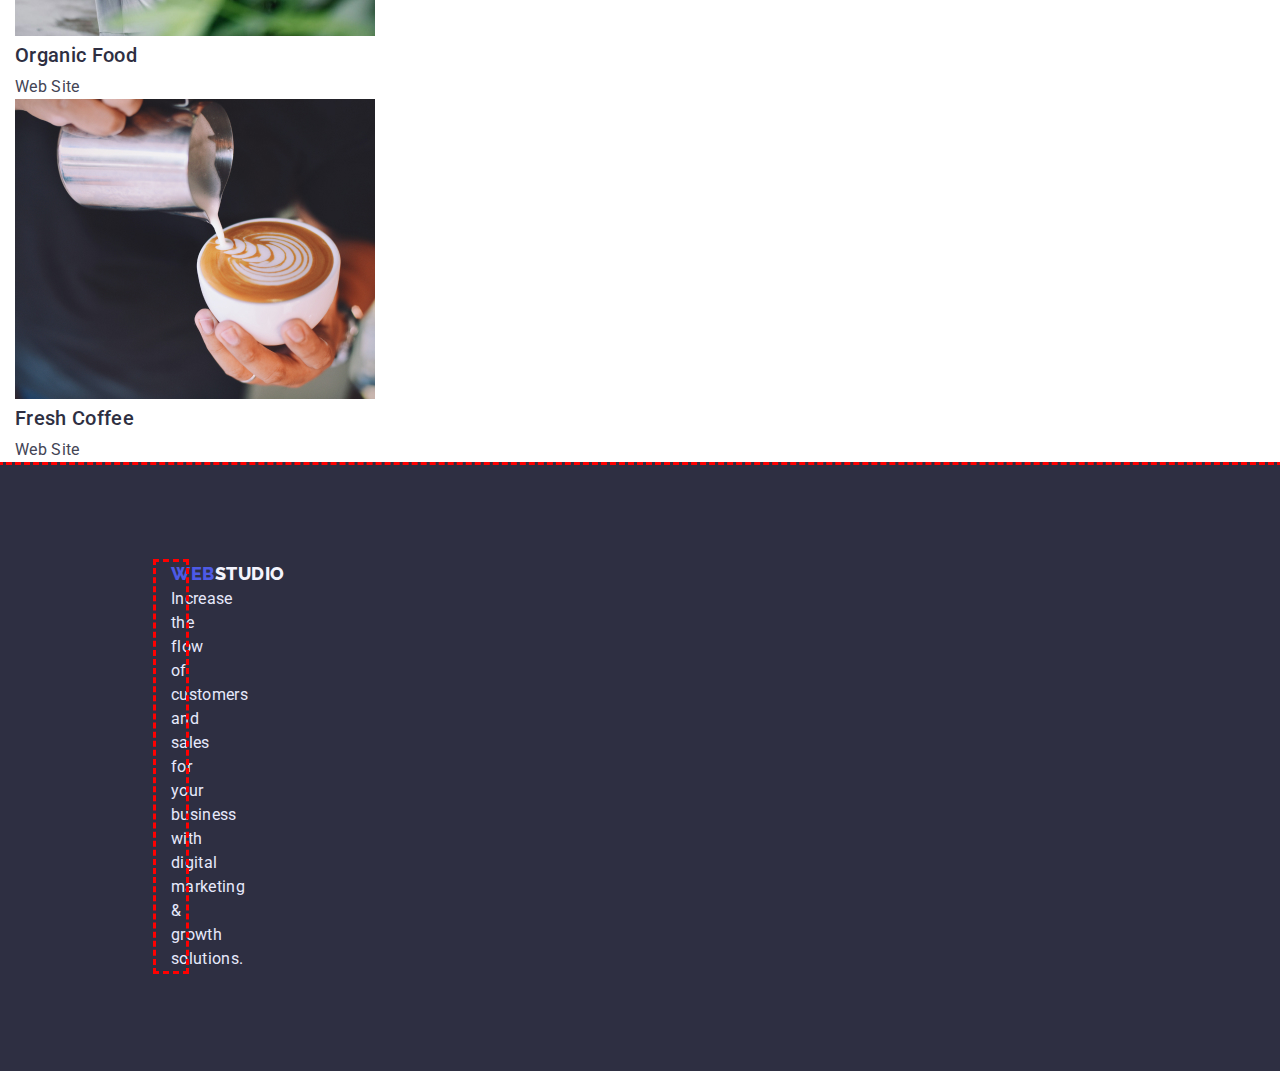
==== commit ee8c1127: "вертикальные блоки" ====
--- a/portfolio.html
+++ b/portfolio.html
@@ -12,107 +12,112 @@
     rel="stylesheet" />
   <link rel="stylesheet" href="https://cdnjs.cloudflare.com/ajax/libs/modern-normalize/1.1.0/modern-normalize.min.css">
   <link rel="stylesheet" href="./css/style.css" />
-
 </head>
 
 <body>
   <header class="header-our">
-    <nav class="">
-      <a href="./index.html" class="logo-first-part">Web<span class="header-logo-second-part">Studio</span></a>
-      <ul class="navigation-site list">
-        <li><a href="./index.html" class="link">Studio</a></li>
-        <li><a href="./portfolio.html" class="link">Portfolio</a></li>
-        <li><a href="" class="link">Contacts</a></li>
-      </ul>
-    </nav>
-    <address>
-      <ul class="list address">
-        <li>
-          <a href="mailto:info@devstudio.com" class="email">info@devstudio.com</a>
-        </li>
-        <li>
-          <a href="tel:+110001111111" class="phone-number">
-            +11 (000) 111-11-11</a>
-        </li>
-      </ul>
-    </address>
+    <div class="container">
+      <nav class="navigation">
+        <a href="./index.html" class="logo-first-part">Web<span class="header-logo-second-part">Studio</span></a>
+        <ul class="navigation-site list">
+          <li><a href="./index.html" class="link">Studio</a></li>
+          <li><a href="./portfolio.html" class="link">Portfolio</a></li>
+          <li><a href="" class="link">Contacts</a></li>
+        </ul>
+      </nav>
+      <address>
+        <ul class="list address">
+          <li>
+            <a href="mailto:info@devstudio.com" class="email">info@devstudio.com</a>
+          </li>
+          <li>
+            <a href="tel:+110001111111" class="phone-number">
+              +11 (000) 111-11-11</a>
+          </li>
+        </ul>
+      </address>
+    </div>
   </header>
   <main>
-    <h1 class="hide-line">Portfolio</h1>
     <section class="filter">
-      <ul class="list">
-        <li><button type="button" class="filter-button">All</button></li>
-        <li><button type="button" class="filter-button">Web Site</button></li>
-        <li><button type="button" class="filter-button">App</button></li>
-        <li><button type="button" class="filter-button">Design</button></li>
-        <li>
-          <button type="button" class="filter-button">Marketing</button>
-        </li>
-      </ul>
-      <ul class="posts list">
-        <li>
-          <a href=""><img src="./images/portfolio1.jpg" alt="Many picture from bank" width="360" />
-            <h2 class="section-subtittle">Banking App Interface Concept</h2>
-            <p class="section-text">App</p>
-          </a>
-        </li>
-        <li>
-          <a href=""><img src="./images/portfolio2.jpg" alt="Phone and paypass" width="360" />
-            <h2 class="section-subtittle">Cashless Payment</h2>
-            <p class="section-text">Marketing</p>
-          </a>
-        </li>
-        <li>
-          <a href=""><img src="./images/portfolio3.jpg" alt="Mac and Iphone" width="360" />
-            <h2 class="section-subtittle">Meditaion App</h2>
-            <p class="section-text">App</p>
-          </a>
-        </li>
-        <li>
-          <a href=""><img src="./images/portfolio4.jpg" alt="car driver" width="360" />
-            <h2 class="section-subtittle">Taxi Service</h2>
-            <p class="section-text">Marketing</p>
-          </a>
-        </li>
-        <li>
-          <a href=""><img src="./images/portfolio5.jpg" alt="wallpapers" width="360" />
-            <h2 class="section-subtittle">Screen Illustrations</h2>
-            <p class="section-text">Design</p>
-          </a>
-        </li>
-        <li>
-          <a href=""><img src="./images/portfolio6.jpg" alt="Women with phone" width="360" />
-            <h2 class="section-subtittle">Online Courses</h2>
-            <p class="section-text">Marketing</p>
-          </a>
-        </li>
-        <li>
-          <a href=""><img src="./images/portfolio7.jpg" alt="Many post" width="360" />
-            <h2 class="section-subtittle">Instagram Stories Concept</h2>
-            <p class="section-text">Design</p>
-          </a>
-        </li>
-        <li>
-          <a href=""><img src="./images/portfolio8.jpg" alt="bag with Gloceries" width="360" />
-            <h2 class="section-subtittle">Organic Food</h2>
-            <p class="section-text">Web Site</p>
-          </a>
-        </li>
-        <li>
-          <a href=""><img src="./images/portfolio9.jpg" alt="Coffee" width="360" />
-            <h2 class="section-subtittle">Fresh Coffee</h2>
-            <p class="section-text">Web Site</p>
-          </a>
-        </li>
-      </ul>
+      <div class="container">
+        <h1 class="hide-line">Portfolio</h1>
+        <ul class="list">
+          <li><button type="button" class="filter-button">All</button></li>
+          <li><button type="button" class="filter-button">Web Site</button></li>
+          <li><button type="button" class="filter-button">App</button></li>
+          <li><button type="button" class="filter-button">Design</button></li>
+          <li>
+            <button type="button" class="filter-button">Marketing</button>
+          </li>
+        </ul>
+        <ul class="posts list">
+          <li>
+            <a href=""><img src="./images/portfolio1.jpg" alt="Many picture from bank" width="360" />
+              <h2 class="section-subtittle">Banking App Interface Concept</h2>
+              <p class="section-text">App</p>
+            </a>
+          </li>
+          <li>
+            <a href=""><img src="./images/portfolio2.jpg" alt="Phone and paypass" width="360" />
+              <h2 class="section-subtittle">Cashless Payment</h2>
+              <p class="section-text">Marketing</p>
+            </a>
+          </li>
+          <li>
+            <a href=""><img src="./images/portfolio3.jpg" alt="Mac and Iphone" width="360" />
+              <h2 class="section-subtittle">Meditaion App</h2>
+              <p class="section-text">App</p>
+            </a>
+          </li>
+          <li>
+            <a href=""><img src="./images/portfolio4.jpg" alt="car driver" width="360" />
+              <h2 class="section-subtittle">Taxi Service</h2>
+              <p class="section-text">Marketing</p>
+            </a>
+          </li>
+          <li>
+            <a href=""><img src="./images/portfolio5.jpg" alt="wallpapers" width="360" />
+              <h2 class="section-subtittle">Screen Illustrations</h2>
+              <p class="section-text">Design</p>
+            </a>
+          </li>
+          <li>
+            <a href=""><img src="./images/portfolio6.jpg" alt="Women with phone" width="360" />
+              <h2 class="section-subtittle">Online Courses</h2>
+              <p class="section-text">Marketing</p>
+            </a>
+          </li>
+          <li>
+            <a href=""><img src="./images/portfolio7.jpg" alt="Many post" width="360" />
+              <h2 class="section-subtittle">Instagram Stories Concept</h2>
+              <p class="section-text">Design</p>
+            </a>
+          </li>
+          <li>
+            <a href=""><img src="./images/portfolio8.jpg" alt="bag with Gloceries" width="360" />
+              <h2 class="section-subtittle">Organic Food</h2>
+              <p class="section-text">Web Site</p>
+            </a>
+          </li>
+          <li>
+            <a href=""><img src="./images/portfolio9.jpg" alt="Coffee" width="360" />
+              <h2 class="section-subtittle">Fresh Coffee</h2>
+              <p class="section-text">Web Site</p>
+            </a>
+          </li>
+        </ul>
+      </div>
     </section>
   </main>
   <footer class="footer-our">
-    <a href="./index.html" class="logo-first-part">Web<span class="footer-logo-second-part">Studio</span></a>
-    <p>
-      Increase the flow of customers and sales for your business with digital
-      marketing & growth solutions.
-    </p>
+    <div class="container">
+      <a href="./index.html" class="logo-first-part">Web<span class="footer-logo-second-part">Studio</span></a>
+      <p>
+        Increase the flow of customers and sales for your business with digital
+        marketing & growth solutions.
+      </p>
+    </div>
   </footer>
 </body>
 
--- a/css/style.css
+++ b/css/style.css
@@ -1,19 +1,53 @@
 :root {
   --text-head-line-color: #2e2f42;
-  --white-color: #ffffff;
+  --background-color: #ffffff;
   --button-main-color: #4d5ae5;
   --button-hover-color: #404bbf;
   --text-paragraph-color: #434455;
   --background-color-section-team: #f4f4fd;
   --footer-color-paragraph: #e7e9fc;
 }
+
+html {
+  box-sizing: border-box;
+}
+
+*,
+*::before,
+*::after {
+  box-sizing: inherit;
+}
+h1,
+h2,
+h3,
+h4,
+p,
+ul {
+  margin-top: 0;
+  margin-bottom: 0;
+}
 body {
-  background-color: var(--white-color);
+  background-color: var(--background-color);
   color: var(--text-head-line-color);
   font-family: Roboto, sans-serif;
   letter-spacing: 0.02em;
   font-size: 16px;
   line-height: 1.5;
+}
+.section-tittle-centred {
+  text-align: center;
+}
+.section {
+  padding-top: 0;
+  padding-bottom: 120px;
+  padding-left: 156px;
+  padding-right: 156px;
+}
+.container {
+  width: 1158;
+  padding: 0 15px;
+  margin: 0 auto;
+  outline: dashed red;
 }
 a {
   text-decoration: none;
@@ -42,8 +76,11 @@
 }
 .list {
   list-style-type: none;
-}
-.address a {
+  padding: 0;
+  margin: 0;
+}
+.email,
+.phone-number {
   color: var(--text-paragraph-color);
   font-style: normal;
 }
@@ -58,18 +95,24 @@
 /* Section one */
 .section-hero {
   background-color: var(--text-head-line-color);
+  padding: 188px 0;
+  margin-bottom: 120px;
 }
 .hero-tittle {
   font-size: 56px;
   line-height: 1.07;
-  color: var(--white-color);
+  color: var(--background-color);
+  margin-top: 0;
+  margin-bottom: 48px;
+  padding: 188px 473px 0;
 }
 .main-button {
-  color: var(--white-color);
+  color: var(--background-color);
   background-color: var(--button-main-color);
   border-radius: 4px;
   letter-spacing: 0.04em;
   font-weight: 500;
+  /* padding: 0 635px 188px 636px; */
 }
 .main-button:hover {
   background-color: var(--button-hover-color);
@@ -88,10 +131,12 @@
   margin: -1px;
   width: 1px;
 }
+
 .section-subtittle {
   font-weight: 500;
   font-size: 20px;
   line-height: 1.2;
+  margin-bottom: 8px;
   color: var(--text-head-line-color);
 }
 .section-text {
@@ -103,50 +148,53 @@
   font-size: 36px;
   line-height: 1.11;
   text-transform: capitalize;
-  text-align: center;
+  margin-bottom: 72px;
 }
 /* Section four */
 .section-team {
   background-color: var(--background-color-section-team);
 }
 .our-team-card .card-team {
-  background-color: var(--white-color);
-}
-
-.our-team-card .section-subtittle {
-  text-align: center;
-}
-.our-team-card p {
-  text-align: center;
-}
+  background-color: var(--background-color);
+}
+
 /* Footer */
 
 .footer-our {
   background-color: var(--text-head-line-color);
-}
-
+  padding: 100px 1169px 100px 156px;
+}
 .footer-logo-second-part {
   color: var(--background-color-section-team);
 }
+.footer-text {
+  margin-top: 16px;
+}
 .footer-our p {
   color: var(--footer-color-paragraph);
 }
 /* PORTFOLIO */
 
 .filter-button {
+  font-weight: 500;
+  font-size: 16px;
+  line-height: 1.5;
   background-color: var(--background-color-section-team);
   color: var(--button-main-color);
   border: 1px solid #e7e9fc;
   border-radius: 4px;
   cursor: pointer;
+  text-align: center;
+  letter-spacing: 0.04em;
+  box-shadow: 0px 3px 1px rgba(0, 0, 0, 0.1), 0px 2px 1px rgba(0, 0, 0, 0.08),
+    0px 2px 2px rgba(0, 0, 0, 0.12);
+  border-radius: 4px;
+  display: inline-block;
+  padding: 12px 24px;
+  border: 1px solid var(--footer-color-paragraph);
 }
 .filter-button:hover,
 .filter-button:focus {
   background-color: var(--button-hover-color);
-  color: var(--white-color);
-}
-/* .posts h2 {
-  color: var(--text-head-line-color);
-  font-size: 20px;
-  line-height: 1.2;
-} */
+  color: var(--background-color);
+}
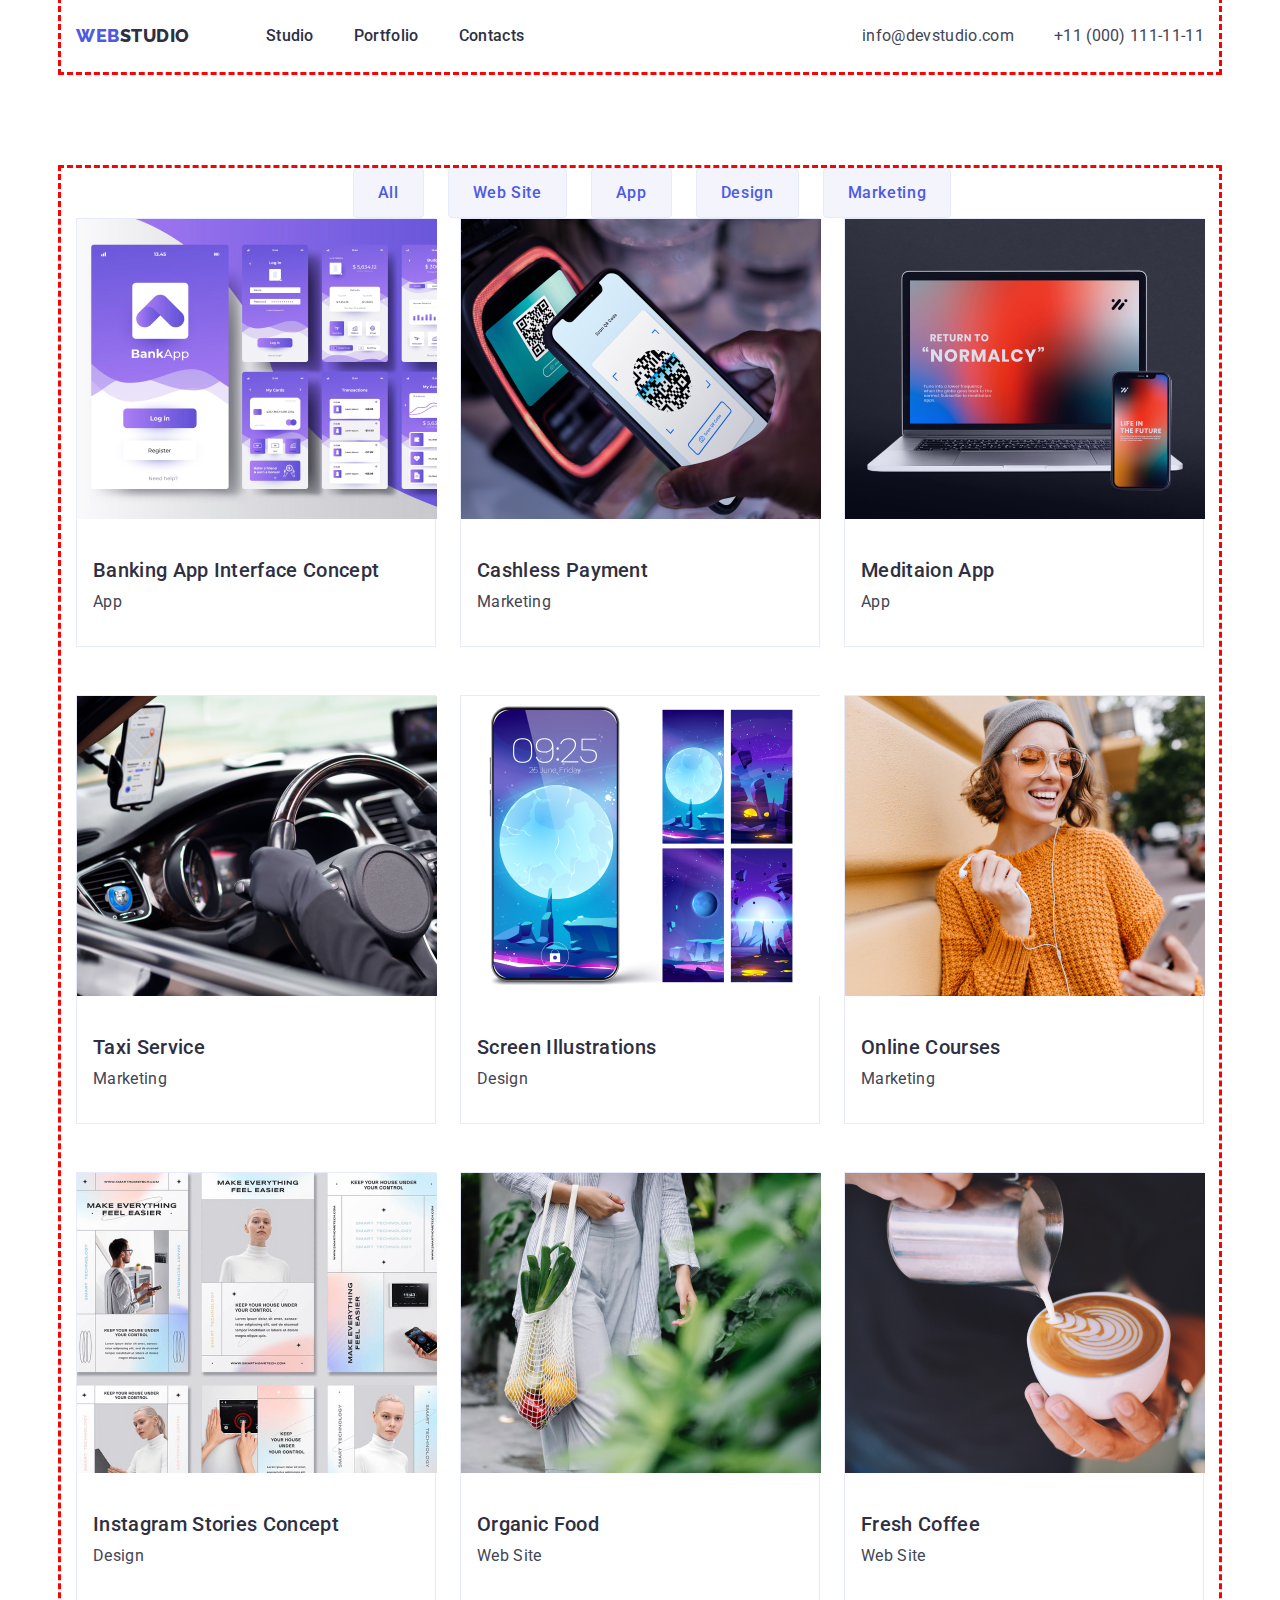
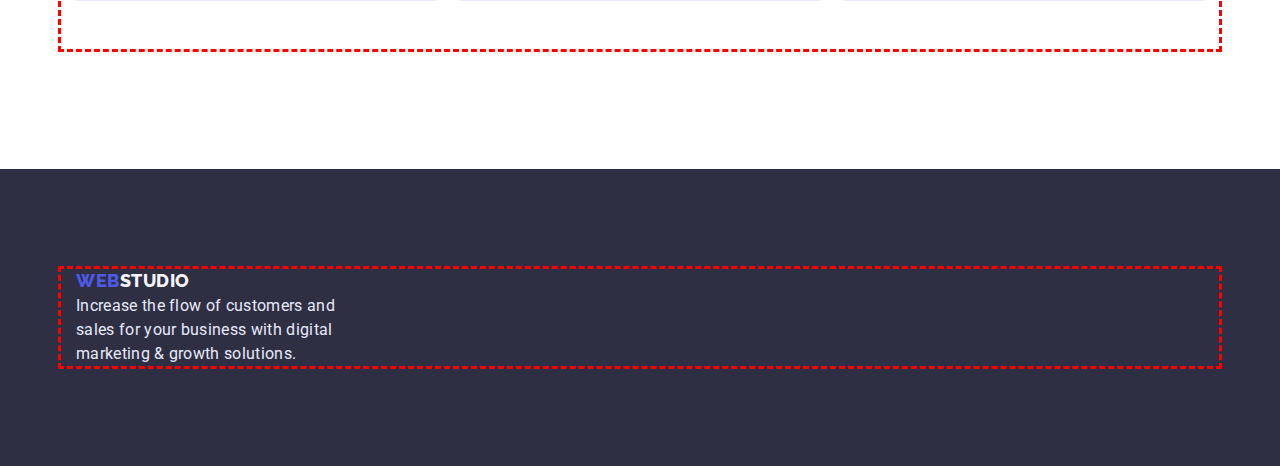
==== commit 601b4b88: "finally result" ====
--- a/portfolio.html
+++ b/portfolio.html
@@ -16,21 +16,21 @@
 
 <body>
   <header class="header-our">
-    <div class="container">
+    <div class="container header-flex">
       <nav class="navigation">
         <a href="./index.html" class="logo-first-part">Web<span class="header-logo-second-part">Studio</span></a>
         <ul class="navigation-site list">
-          <li><a href="./index.html" class="link">Studio</a></li>
-          <li><a href="./portfolio.html" class="link">Portfolio</a></li>
-          <li><a href="" class="link">Contacts</a></li>
+          <li class="item"><a href="./index.html" class="link">Studio</a></li>
+          <li class="item"><a href="./portfolio.html" class="link">Portfolio</a></li>
+          <li class="item"><a href="" class="link">Contacts</a></li>
         </ul>
       </nav>
-      <address>
-        <ul class="list address">
-          <li>
+      <address class="address">
+        <ul class="list address-flex">
+          <li class="item">
             <a href="mailto:info@devstudio.com" class="email">info@devstudio.com</a>
           </li>
-          <li>
+          <li class="item">
             <a href="tel:+110001111111" class="phone-number">
               +11 (000) 111-11-11</a>
           </li>
@@ -42,7 +42,7 @@
     <section class="filter">
       <div class="container">
         <h1 class="hide-line">Portfolio</h1>
-        <ul class="list">
+        <ul class="list filter-list">
           <li><button type="button" class="filter-button">All</button></li>
           <li><button type="button" class="filter-button">Web Site</button></li>
           <li><button type="button" class="filter-button">App</button></li>
@@ -52,57 +52,57 @@
           </li>
         </ul>
         <ul class="posts list">
-          <li>
+          <li class="item">
             <a href=""><img src="./images/portfolio1.jpg" alt="Many picture from bank" width="360" />
-              <h2 class="section-subtittle">Banking App Interface Concept</h2>
+              <h2 class="section-subtitle">Banking App Interface Concept</h2>
               <p class="section-text">App</p>
             </a>
           </li>
-          <li>
+          <li class="item">
             <a href=""><img src="./images/portfolio2.jpg" alt="Phone and paypass" width="360" />
-              <h2 class="section-subtittle">Cashless Payment</h2>
+              <h2 class="section-subtitle">Cashless Payment</h2>
               <p class="section-text">Marketing</p>
             </a>
           </li>
-          <li>
+          <li class="item">
             <a href=""><img src="./images/portfolio3.jpg" alt="Mac and Iphone" width="360" />
-              <h2 class="section-subtittle">Meditaion App</h2>
+              <h2 class="section-subtitle">Meditaion App</h2>
               <p class="section-text">App</p>
             </a>
           </li>
-          <li>
+          <li class="item">
             <a href=""><img src="./images/portfolio4.jpg" alt="car driver" width="360" />
-              <h2 class="section-subtittle">Taxi Service</h2>
+              <h2 class="section-subtitle">Taxi Service</h2>
               <p class="section-text">Marketing</p>
             </a>
           </li>
-          <li>
+          <li class="item">
             <a href=""><img src="./images/portfolio5.jpg" alt="wallpapers" width="360" />
-              <h2 class="section-subtittle">Screen Illustrations</h2>
+              <h2 class="section-subtitle">Screen Illustrations</h2>
               <p class="section-text">Design</p>
             </a>
           </li>
-          <li>
+          <li class="item">
             <a href=""><img src="./images/portfolio6.jpg" alt="Women with phone" width="360" />
-              <h2 class="section-subtittle">Online Courses</h2>
+              <h2 class="section-subtitle">Online Courses</h2>
               <p class="section-text">Marketing</p>
             </a>
           </li>
-          <li>
+          <li class="item">
             <a href=""><img src="./images/portfolio7.jpg" alt="Many post" width="360" />
-              <h2 class="section-subtittle">Instagram Stories Concept</h2>
+              <h2 class="section-subtitle">Instagram Stories Concept</h2>
               <p class="section-text">Design</p>
             </a>
           </li>
-          <li>
+          <li class="item">
             <a href=""><img src="./images/portfolio8.jpg" alt="bag with Gloceries" width="360" />
-              <h2 class="section-subtittle">Organic Food</h2>
+              <h2 class="section-subtitle">Organic Food</h2>
               <p class="section-text">Web Site</p>
             </a>
           </li>
-          <li>
+          <li class="item">
             <a href=""><img src="./images/portfolio9.jpg" alt="Coffee" width="360" />
-              <h2 class="section-subtittle">Fresh Coffee</h2>
+              <h2 class="section-subtitle">Fresh Coffee</h2>
               <p class="section-text">Web Site</p>
             </a>
           </li>
@@ -113,7 +113,7 @@
   <footer class="footer-our">
     <div class="container">
       <a href="./index.html" class="logo-first-part">Web<span class="footer-logo-second-part">Studio</span></a>
-      <p>
+      <p class="footer-text">
         Increase the flow of customers and sales for your business with digital
         marketing & growth solutions.
       </p>
--- a/css/style.css
+++ b/css/style.css
@@ -34,17 +34,15 @@
   font-size: 16px;
   line-height: 1.5;
 }
-.section-tittle-centred {
+.section-title-centred {
   text-align: center;
 }
 .section {
   padding-top: 0;
   padding-bottom: 120px;
-  padding-left: 156px;
-  padding-right: 156px;
 }
 .container {
-  width: 1158;
+  width: 1158px;
   padding: 0 15px;
   margin: 0 auto;
   outline: dashed red;
@@ -53,6 +51,14 @@
   text-decoration: none;
 }
 /* Header */
+.header-our {
+  border-bottom: 1px var(--footer-color-paragraph);
+}
+
+.header-flex {
+  display: flex;
+  align-items: center;
+}
 .logo-first-part {
   color: var(--button-main-color);
   font-family: Raleway, sans-serif;
@@ -61,14 +67,28 @@
   font-weight: 800;
   font-size: 18px;
   line-height: 1.3;
+  margin-right: 76px;
 }
 
 .header-logo-second-part {
   color: var(--text-head-line-color);
 }
-.navigation-site a {
+.navigation {
+  display: flex;
+  align-items: center;
+}
+.navigation-site {
+  display: flex;
+}
+.navigation-site .item + .item {
+  margin-left: 40px;
+}
+.navigation-site .link {
+  display: block;
+
   font-weight: 500;
   color: var(--text-head-line-color);
+  padding: 24px 0;
 }
 .navigation-site .link:hover,
 .navigation-site .link:focus {
@@ -79,15 +99,28 @@
   padding: 0;
   margin: 0;
 }
+/* Adress */
+
+.address-flex {
+  display: flex;
+  /* margin-left: 332px; */
+  /* margin-left: auto; */
+}
+.address-flex .item + .item {
+  margin-left: 40px;
+}
+.address {
+  margin-left: auto;
+}
 .email,
 .phone-number {
   color: var(--text-paragraph-color);
   font-style: normal;
 }
-.address .email:hover,
-.address .email:focus,
-.address .phone-number:hover,
-.address .phone-number:focus {
+.address-flex .email:hover,
+.address-flex .email:focus,
+.address-flex .phone-number:hover,
+.address-flex .phone-number:focus {
   color: var(--button-hover-color);
 }
 
@@ -96,15 +129,17 @@
 .section-hero {
   background-color: var(--text-head-line-color);
   padding: 188px 0;
-  margin-bottom: 120px;
-}
-.hero-tittle {
+  /* padding-bottom: 120px; */
+}
+.hero-title {
   font-size: 56px;
-  line-height: 1.07;
+  line-height: 1.1;
+  max-width: 494px;
   color: var(--background-color);
   margin-top: 0;
   margin-bottom: 48px;
-  padding: 188px 473px 0;
+  margin-left: auto;
+  margin-right: auto;
 }
 .main-button {
   color: var(--background-color);
@@ -112,13 +147,30 @@
   border-radius: 4px;
   letter-spacing: 0.04em;
   font-weight: 500;
-  /* padding: 0 635px 188px 636px; */
+  padding: 16px 32px;
+  margin-left: auto;
+  margin-right: auto;
 }
 .main-button:hover {
   background-color: var(--button-hover-color);
 }
 
 /* Section two */
+.section-future {
+  padding-top: 120px;
+}
+.future-list {
+  display: flex;
+  align-items: center;
+  margin-left: auto;
+}
+.future-list .item {
+  max-width: 264px;
+}
+.future-list .item + .item {
+  margin-left: 24px;
+}
+
 .hide-line {
   position: absolute;
   white-space: nowrap;
@@ -132,7 +184,7 @@
   width: 1px;
 }
 
-.section-subtittle {
+.section-subtitle {
   font-weight: 500;
   font-size: 20px;
   line-height: 1.2;
@@ -144,57 +196,122 @@
 }
 
 /* Section three */
-.section-tittle {
+.section-title {
   font-size: 36px;
   line-height: 1.11;
   text-transform: capitalize;
   margin-bottom: 72px;
 }
+.about-list {
+  display: flex;
+  align-items: center;
+}
+.about-list .item {
+  height: 300px;
+}
+.about-list .item + .item {
+  margin-left: 24px;
+}
 /* Section four */
 .section-team {
   background-color: var(--background-color-section-team);
+  padding-top: 120px;
+}
+.our-team-card {
+  display: flex;
+}
+.our-team-card .card-team + .card-team {
+  margin-left: 24px;
 }
 .our-team-card .card-team {
   background-color: var(--background-color);
 }
+.our-team-card img,
+.our-team-card .section-text {
+  padding-bottom: 32px;
+}
 
 /* Footer */
 
 .footer-our {
   background-color: var(--text-head-line-color);
-  padding: 100px 1169px 100px 156px;
-}
+  padding: 100px 0;
+}
+
 .footer-logo-second-part {
   color: var(--background-color-section-team);
 }
 .footer-text {
-  margin-top: 16px;
-}
-.footer-our p {
+  max-width: 264px;
+  max-height: 110px;
+}
+.footer-our .footer-text {
   color: var(--footer-color-paragraph);
 }
 /* PORTFOLIO */
+
+.filter {
+  padding: 96px 0 120px;
+}
+.filter-list {
+  display: flex;
+  justify-content: center;
+  /* margin: 96px auto 72px; */
+}
 
 .filter-button {
   font-weight: 500;
   font-size: 16px;
   line-height: 1.5;
+  font-family: inherit;
   background-color: var(--background-color-section-team);
   color: var(--button-main-color);
   border: 1px solid #e7e9fc;
   border-radius: 4px;
   cursor: pointer;
-  text-align: center;
   letter-spacing: 0.04em;
-  box-shadow: 0px 3px 1px rgba(0, 0, 0, 0.1), 0px 2px 1px rgba(0, 0, 0, 0.08),
-    0px 2px 2px rgba(0, 0, 0, 0.12);
-  border-radius: 4px;
-  display: inline-block;
   padding: 12px 24px;
   border: 1px solid var(--footer-color-paragraph);
+
+  margin-left: 24px;
+}
+
+.list .filter-button + .filter-button {
+  margin-left: 24px;
 }
 .filter-button:hover,
 .filter-button:focus {
   background-color: var(--button-hover-color);
   color: var(--background-color);
 }
+
+.posts {
+  display: flex;
+  flex-wrap: wrap;
+}
+
+.posts .item {
+  max-width: 360px;
+  margin-right: 24px;
+  margin-bottom: 48px;
+  /* padding-bottom: 32px; */
+  border: 1px solid var(--footer-color-paragraph);
+}
+.posts .item:nth-child(3n) {
+  margin-right: 0;
+}
+.posts .test {
+  padding: 32px 0;
+}
+.posts .section-text {
+  padding-bottom: 32px;
+}
+.posts .section-subtitle,
+.posts .section-text {
+  padding-left: 16px;
+}
+
+.posts .section-subtitle {
+  margin-top: 32px;
+  margin-bottom: 8px;
+}
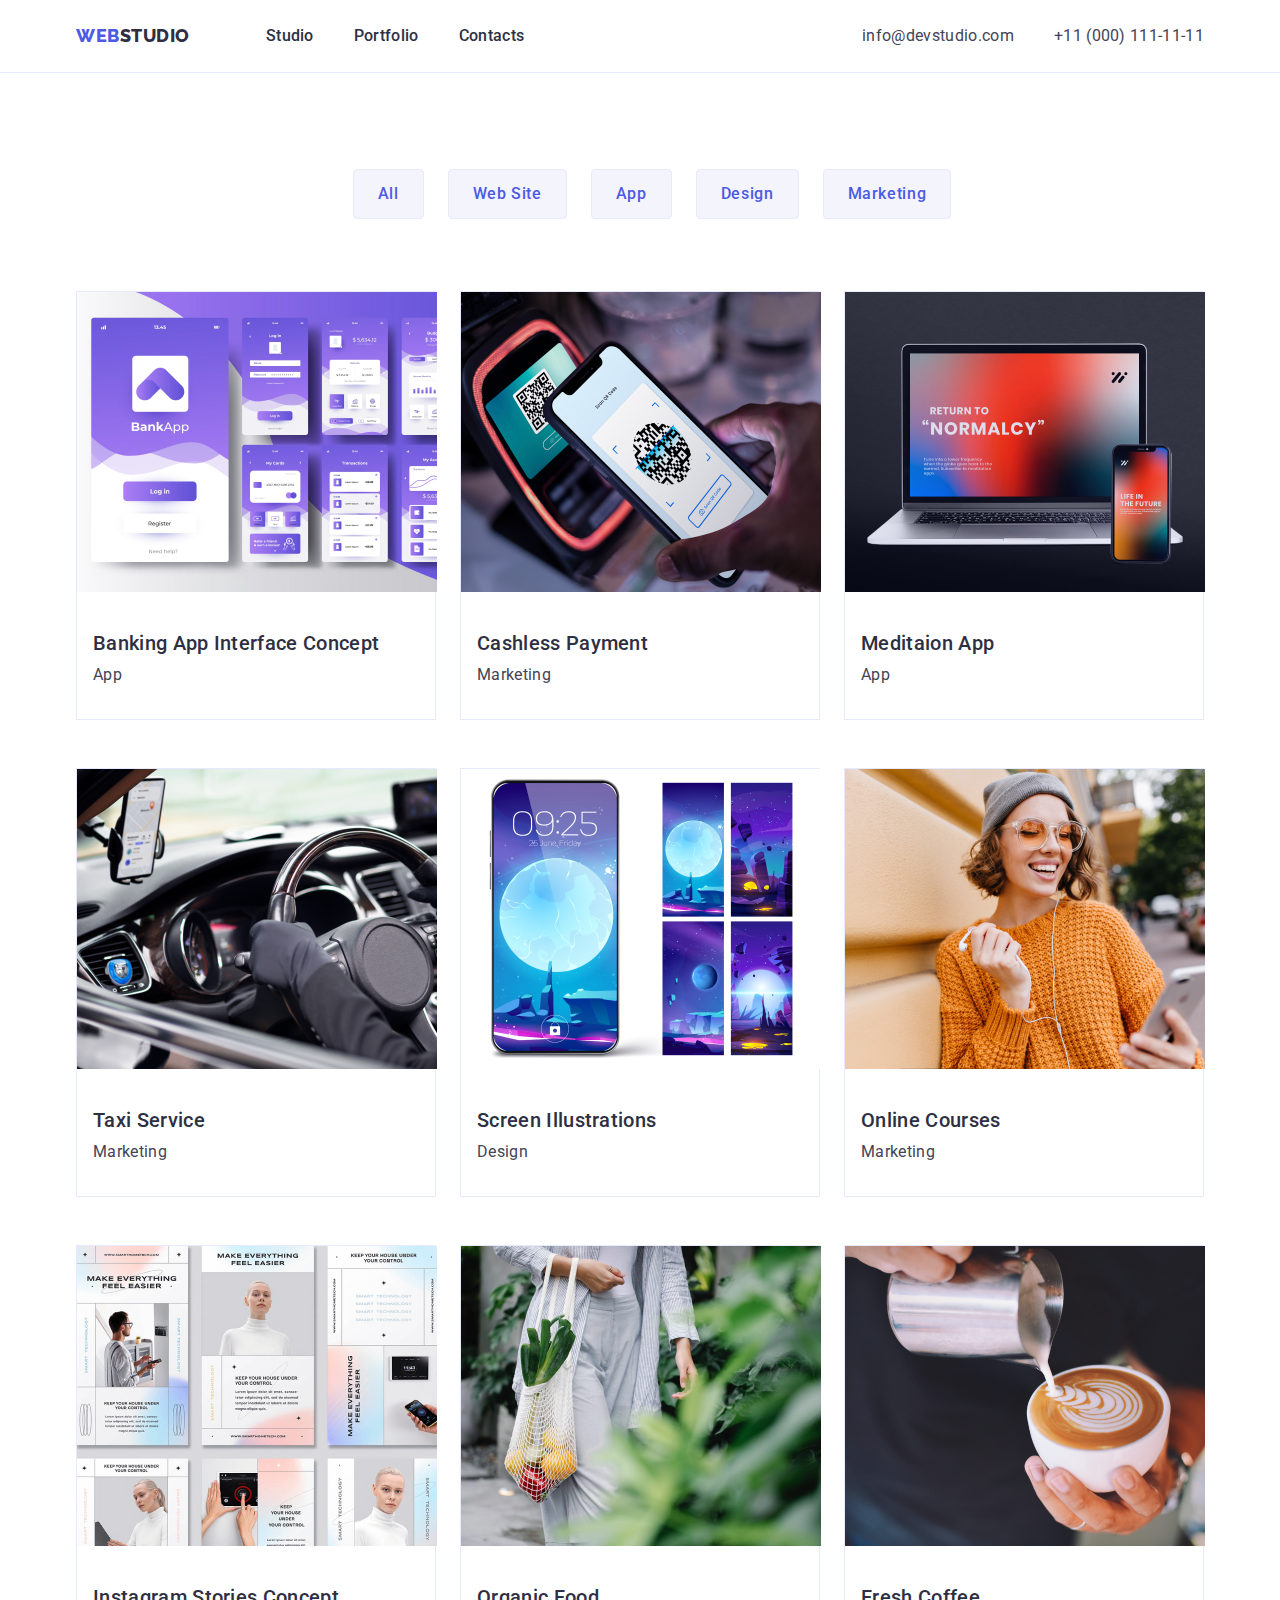
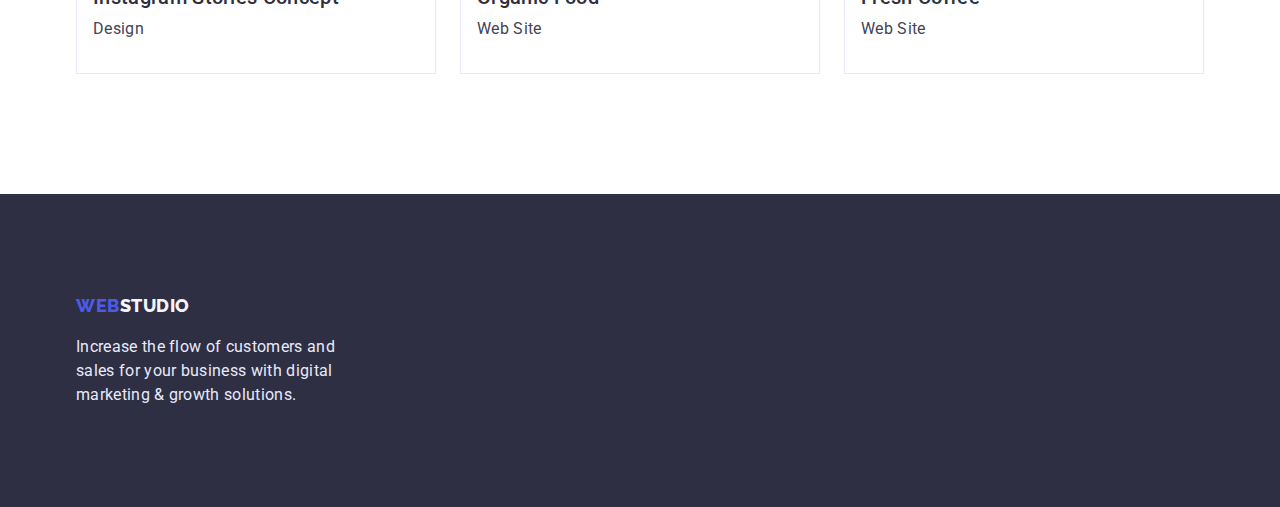
==== commit 4ea0d66b: "ссылки на странице портфолио" ====
--- a/portfolio.html
+++ b/portfolio.html
@@ -53,55 +53,55 @@
         </ul>
         <ul class="posts list">
           <li class="item">
-            <a href=""><img src="./images/portfolio1.jpg" alt="Many picture from bank" width="360" />
+            <a href=""><img src="./images/portfolio1.jpg" alt="Many picture from bank" width="360">
               <h2 class="section-subtitle">Banking App Interface Concept</h2>
               <p class="section-text">App</p>
             </a>
           </li>
           <li class="item">
-            <a href=""><img src="./images/portfolio2.jpg" alt="Phone and paypass" width="360" />
+            <a href=""><img src="./images/portfolio2.jpg" alt="Phone and paypass" width="360">
               <h2 class="section-subtitle">Cashless Payment</h2>
               <p class="section-text">Marketing</p>
             </a>
           </li>
           <li class="item">
-            <a href=""><img src="./images/portfolio3.jpg" alt="Mac and Iphone" width="360" />
+            <a href=""><img src="./images/portfolio3.jpg" alt="Mac and Iphone" width="360">
               <h2 class="section-subtitle">Meditaion App</h2>
               <p class="section-text">App</p>
             </a>
           </li>
           <li class="item">
-            <a href=""><img src="./images/portfolio4.jpg" alt="car driver" width="360" />
+            <a href=""><img src="./images/portfolio4.jpg" alt="car driver" width="360">
               <h2 class="section-subtitle">Taxi Service</h2>
               <p class="section-text">Marketing</p>
             </a>
           </li>
           <li class="item">
-            <a href=""><img src="./images/portfolio5.jpg" alt="wallpapers" width="360" />
+            <a href=""><img src="./images/portfolio5.jpg" alt="wallpapers" width="360">
               <h2 class="section-subtitle">Screen Illustrations</h2>
               <p class="section-text">Design</p>
             </a>
           </li>
           <li class="item">
-            <a href=""><img src="./images/portfolio6.jpg" alt="Women with phone" width="360" />
+            <a href=""><img src="./images/portfolio6.jpg" alt="Women with phone" width="360">
               <h2 class="section-subtitle">Online Courses</h2>
               <p class="section-text">Marketing</p>
             </a>
           </li>
           <li class="item">
-            <a href=""><img src="./images/portfolio7.jpg" alt="Many post" width="360" />
+            <a href=""><img src="./images/portfolio7.jpg" alt="Many post" width="360">
               <h2 class="section-subtitle">Instagram Stories Concept</h2>
               <p class="section-text">Design</p>
             </a>
           </li>
           <li class="item">
-            <a href=""><img src="./images/portfolio8.jpg" alt="bag with Gloceries" width="360" />
+            <a href=""><img src="./images/portfolio8.jpg" alt="bag with Gloceries" width="360">
               <h2 class="section-subtitle">Organic Food</h2>
               <p class="section-text">Web Site</p>
             </a>
           </li>
           <li class="item">
-            <a href=""><img src="./images/portfolio9.jpg" alt="Coffee" width="360" />
+            <a href=""><img src="./images/portfolio9.jpg" alt="Coffee" width="360">
               <h2 class="section-subtitle">Fresh Coffee</h2>
               <p class="section-text">Web Site</p>
             </a>
--- a/css/style.css
+++ b/css/style.css
@@ -38,23 +38,22 @@
   text-align: center;
 }
 .section {
-  padding-top: 0;
+  padding-top: 120px;
   padding-bottom: 120px;
 }
 .container {
   width: 1158px;
   padding: 0 15px;
   margin: 0 auto;
-  outline: dashed red;
+  /* outline: dashed red; */
 }
 a {
   text-decoration: none;
 }
 /* Header */
 .header-our {
-  border-bottom: 1px var(--footer-color-paragraph);
-}
-
+  border-bottom: 1px solid var(--footer-color-paragraph);
+}
 .header-flex {
   display: flex;
   align-items: center;
@@ -156,9 +155,7 @@
 }
 
 /* Section two */
-.section-future {
-  padding-top: 120px;
-}
+
 .future-list {
   display: flex;
   align-items: center;
@@ -196,6 +193,9 @@
 }
 
 /* Section three */
+.section-about {
+  padding-top: 0;
+}
 .section-title {
   font-size: 36px;
   line-height: 1.11;
@@ -215,10 +215,11 @@
 /* Section four */
 .section-team {
   background-color: var(--background-color-section-team);
-  padding-top: 120px;
+  padding: 120px 0;
 }
 .our-team-card {
   display: flex;
+  /* padding: 120px 0; */
 }
 .our-team-card .card-team + .card-team {
   margin-left: 24px;
@@ -237,13 +238,16 @@
   background-color: var(--text-head-line-color);
   padding: 100px 0;
 }
-
+/* .logo-first-part {
+  margin-bottom: 16px;
+} */
 .footer-logo-second-part {
   color: var(--background-color-section-team);
 }
 .footer-text {
   max-width: 264px;
   max-height: 110px;
+  margin-top: 16px;
 }
 .footer-our .footer-text {
   color: var(--footer-color-paragraph);
@@ -256,6 +260,8 @@
 .filter-list {
   display: flex;
   justify-content: center;
+  padding-bottom: 72px;
+
   /* margin: 96px auto 72px; */
 }
 
@@ -272,7 +278,6 @@
   letter-spacing: 0.04em;
   padding: 12px 24px;
   border: 1px solid var(--footer-color-paragraph);
-
   margin-left: 24px;
 }
 
@@ -294,14 +299,13 @@
   max-width: 360px;
   margin-right: 24px;
   margin-bottom: 48px;
-  /* padding-bottom: 32px; */
   border: 1px solid var(--footer-color-paragraph);
 }
 .posts .item:nth-child(3n) {
   margin-right: 0;
 }
-.posts .test {
-  padding: 32px 0;
+.posts .item:nth-last-child(-n + 3) {
+  margin-bottom: 0;
 }
 .posts .section-text {
   padding-bottom: 32px;
@@ -312,6 +316,6 @@
 }
 
 .posts .section-subtitle {
-  margin-top: 32px;
+  padding-top: 32px;
   margin-bottom: 8px;
 }
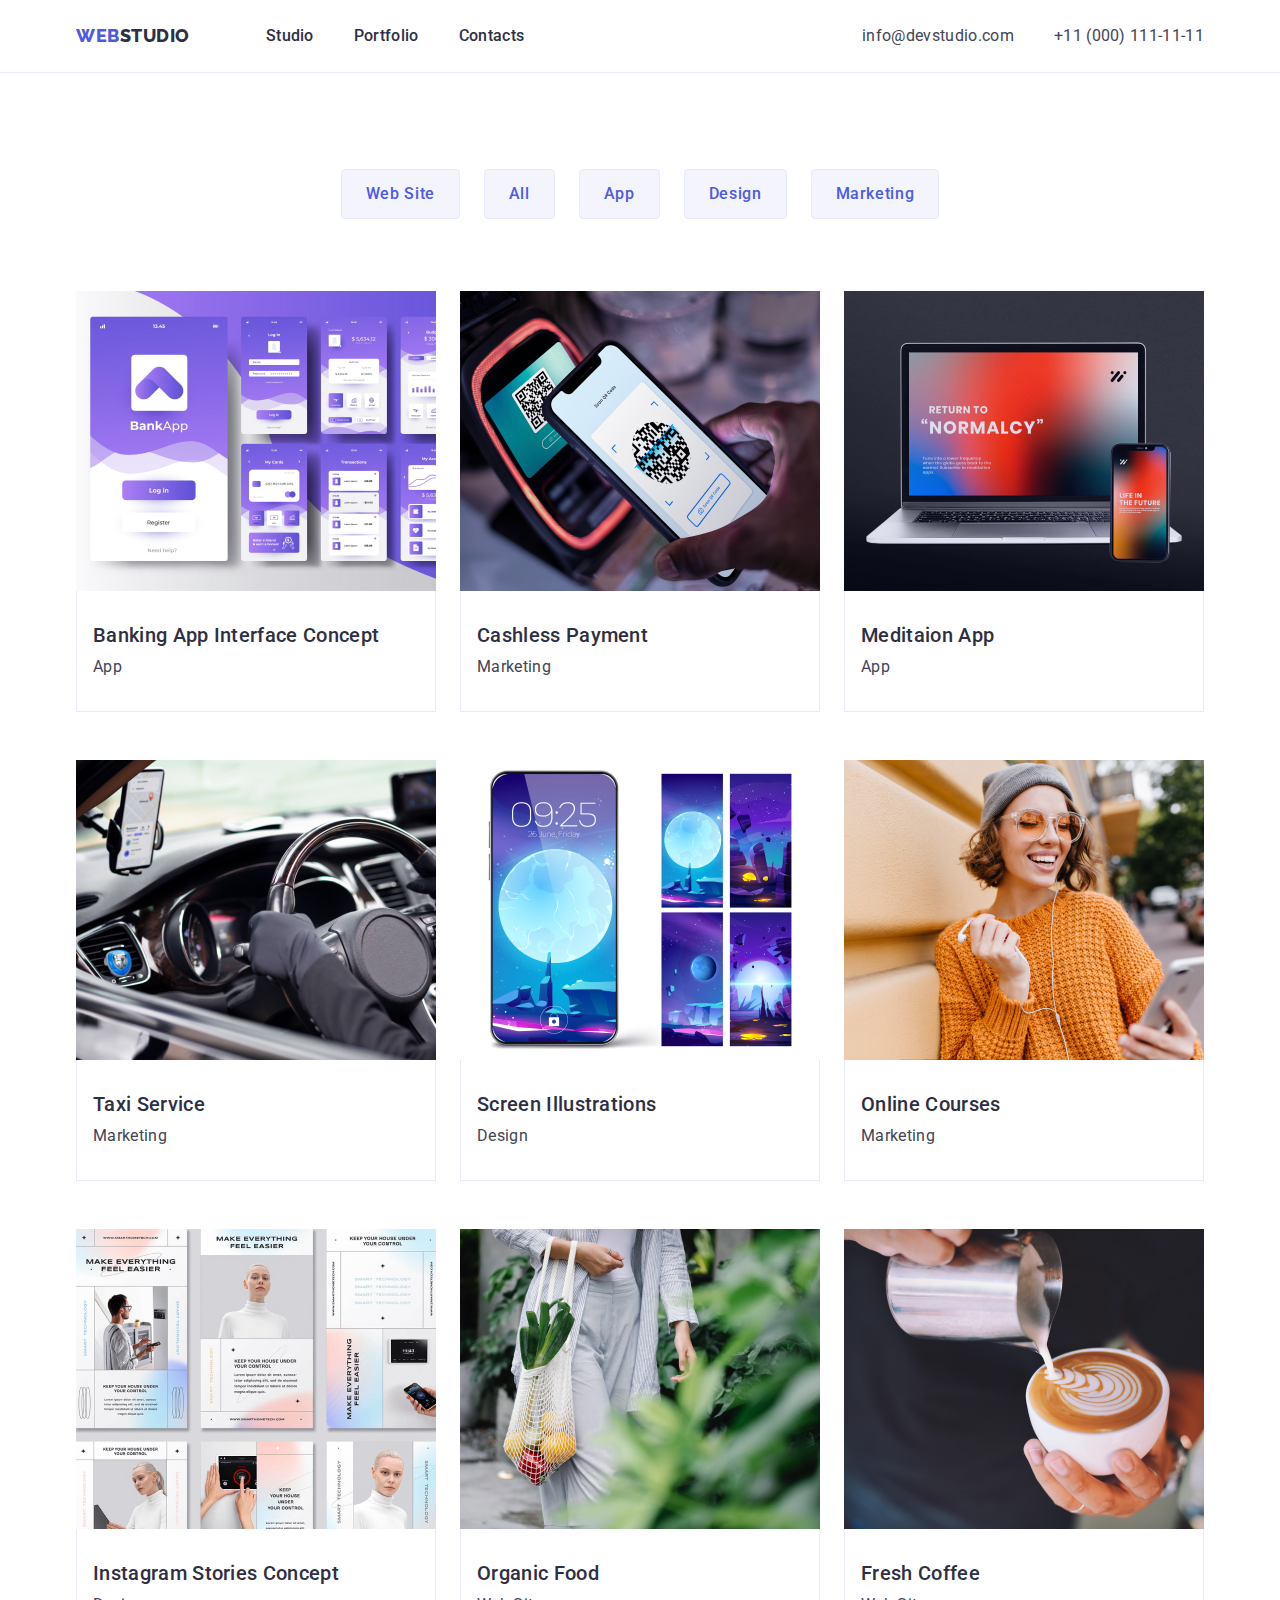
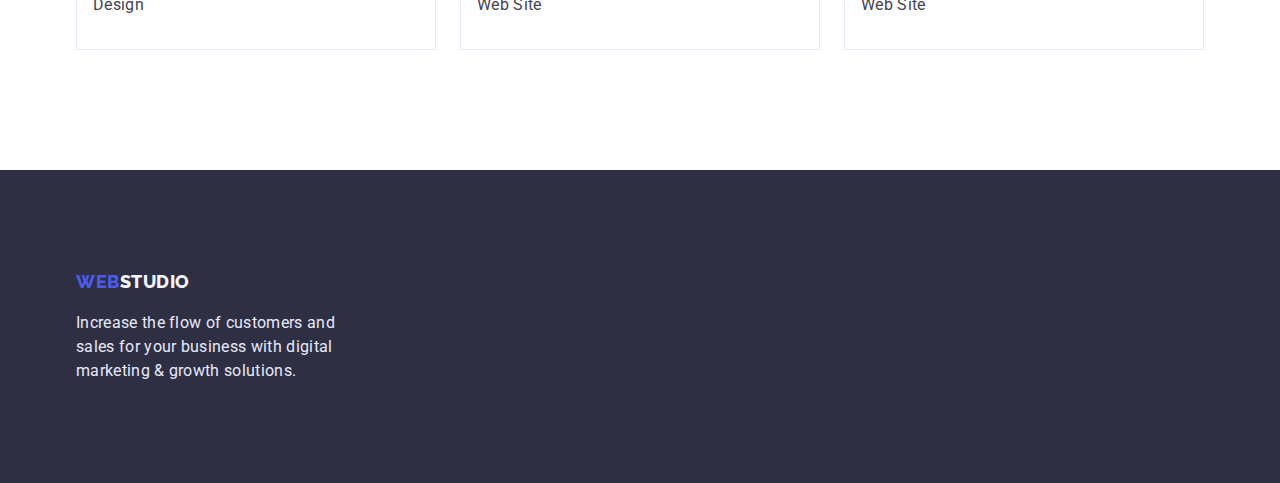
==== commit a4f1d8e9: "исправил ошибки" ====
--- a/portfolio.html
+++ b/portfolio.html
@@ -5,7 +5,7 @@
   <meta charset="UTF-8" />
   <meta http-equiv="X-UA-Compatible" content="IE=edge" />
   <meta name="viewport" content="width=device-width, initial-scale=1.0" />
-  <title>Document</title>
+  <title>Portfolio</title>
   <link rel="preconnect" href="https://fonts.googleapis.com" />
   <link rel="preconnect" href="https://fonts.gstatic.com" crossorigin />
   <link href="https://fonts.googleapis.com/css2?family=Raleway:wght@800&family=Roboto:wght@400;500;700;900&display=swap"
@@ -43,67 +43,85 @@
       <div class="container">
         <h1 class="hide-line">Portfolio</h1>
         <ul class="list filter-list">
-          <li><button type="button" class="filter-button">All</button></li>
-          <li><button type="button" class="filter-button">Web Site</button></li>
-          <li><button type="button" class="filter-button">App</button></li>
-          <li><button type="button" class="filter-button">Design</button></li>
-          <li>
+          <li class="item"><button type="button" class="filter-button">Web Site</button></li>
+          <li class="item"><button type="button" class="filter-button">All</button></li>
+          <li class="item"><button type="button" class="filter-button">App</button></li>
+          <li class="item"><button type="button" class="filter-button">Design</button></li>
+          <li class="item">
             <button type="button" class="filter-button">Marketing</button>
           </li>
         </ul>
         <ul class="posts list">
           <li class="item">
             <a href=""><img src="./images/portfolio1.jpg" alt="Many picture from bank" width="360">
-              <h2 class="section-subtitle">Banking App Interface Concept</h2>
-              <p class="section-text">App</p>
+              <div class="posts-conteiner">
+                <h2 class="section-subtitle">Banking App Interface Concept</h2>
+                <p class="section-text">App</p>
+              </div>
             </a>
           </li>
           <li class="item">
             <a href=""><img src="./images/portfolio2.jpg" alt="Phone and paypass" width="360">
-              <h2 class="section-subtitle">Cashless Payment</h2>
-              <p class="section-text">Marketing</p>
+              <div class="posts-conteiner">
+                <h2 class="section-subtitle">Cashless Payment</h2>
+                <p class="section-text">Marketing</p>
+              </div>
             </a>
           </li>
           <li class="item">
             <a href=""><img src="./images/portfolio3.jpg" alt="Mac and Iphone" width="360">
-              <h2 class="section-subtitle">Meditaion App</h2>
-              <p class="section-text">App</p>
+              <div class="posts-conteiner">
+                <h2 class="section-subtitle">Meditaion App</h2>
+                <p class="section-text">App</p>
+              </div>
             </a>
           </li>
           <li class="item">
             <a href=""><img src="./images/portfolio4.jpg" alt="car driver" width="360">
-              <h2 class="section-subtitle">Taxi Service</h2>
-              <p class="section-text">Marketing</p>
+              <div class="posts-conteiner">
+                <h2 class="section-subtitle">Taxi Service</h2>
+                <p class="section-text">Marketing</p>
+              </div>
             </a>
           </li>
           <li class="item">
             <a href=""><img src="./images/portfolio5.jpg" alt="wallpapers" width="360">
-              <h2 class="section-subtitle">Screen Illustrations</h2>
-              <p class="section-text">Design</p>
+              <div class="posts-conteiner">
+                <h2 class="section-subtitle">Screen Illustrations</h2>
+                <p class="section-text">Design</p>
+              </div>
             </a>
           </li>
           <li class="item">
             <a href=""><img src="./images/portfolio6.jpg" alt="Women with phone" width="360">
-              <h2 class="section-subtitle">Online Courses</h2>
-              <p class="section-text">Marketing</p>
+              <div class="posts-conteiner">
+                <h2 class="section-subtitle">Online Courses</h2>
+                <p class="section-text">Marketing</p>
+              </div>
             </a>
           </li>
           <li class="item">
             <a href=""><img src="./images/portfolio7.jpg" alt="Many post" width="360">
-              <h2 class="section-subtitle">Instagram Stories Concept</h2>
-              <p class="section-text">Design</p>
+              <div class="posts-conteiner">
+                <h2 class="section-subtitle">Instagram Stories Concept</h2>
+                <p class="section-text">Design</p>
+              </div>
             </a>
           </li>
           <li class="item">
             <a href=""><img src="./images/portfolio8.jpg" alt="bag with Gloceries" width="360">
-              <h2 class="section-subtitle">Organic Food</h2>
-              <p class="section-text">Web Site</p>
+              <div class="posts-conteiner">
+                <h2 class="section-subtitle">Organic Food</h2>
+                <p class="section-text">Web Site</p>
+              </div>
             </a>
           </li>
           <li class="item">
             <a href=""><img src="./images/portfolio9.jpg" alt="Coffee" width="360">
-              <h2 class="section-subtitle">Fresh Coffee</h2>
-              <p class="section-text">Web Site</p>
+              <div class="posts-conteiner">
+                <h2 class="section-subtitle">Fresh Coffee</h2>
+                <p class="section-text">Web Site</p>
+              </div>
             </a>
           </li>
         </ul>
--- a/css/style.css
+++ b/css/style.css
@@ -26,38 +26,47 @@
   margin-top: 0;
   margin-bottom: 0;
 }
+img {
+  display: block;
+}
 body {
   background-color: var(--background-color);
   color: var(--text-head-line-color);
   font-family: Roboto, sans-serif;
   letter-spacing: 0.02em;
-  font-size: 16px;
   line-height: 1.5;
 }
+
 .section-title-centred {
   text-align: center;
 }
+
 .section {
   padding-top: 120px;
   padding-bottom: 120px;
 }
+
 .container {
   width: 1158px;
   padding: 0 15px;
   margin: 0 auto;
   /* outline: dashed red; */
 }
+
 a {
   text-decoration: none;
 }
+
 /* Header */
 .header-our {
   border-bottom: 1px solid var(--footer-color-paragraph);
 }
+
 .header-flex {
   display: flex;
   align-items: center;
 }
+
 .logo-first-part {
   color: var(--button-main-color);
   font-family: Raleway, sans-serif;
@@ -72,16 +81,20 @@
 .header-logo-second-part {
   color: var(--text-head-line-color);
 }
+
 .navigation {
   display: flex;
   align-items: center;
 }
+
 .navigation-site {
   display: flex;
 }
+
 .navigation-site .item + .item {
   margin-left: 40px;
 }
+
 .navigation-site .link {
   display: block;
 
@@ -89,25 +102,28 @@
   color: var(--text-head-line-color);
   padding: 24px 0;
 }
+
 .navigation-site .link:hover,
 .navigation-site .link:focus {
   color: var(--button-hover-color);
 }
+
 .list {
   list-style-type: none;
   padding: 0;
   margin: 0;
 }
+
 /* Adress */
 
 .address-flex {
   display: flex;
-  /* margin-left: 332px; */
-  /* margin-left: auto; */
-}
+}
+
 .address-flex .item + .item {
   margin-left: 40px;
 }
+
 .address {
   margin-left: auto;
 }
@@ -149,6 +165,8 @@
   padding: 16px 32px;
   margin-left: auto;
   margin-right: auto;
+  cursor: pointer;
+  border: none;
 }
 .main-button:hover {
   background-color: var(--button-hover-color);
@@ -226,10 +244,13 @@
 }
 .our-team-card .card-team {
   background-color: var(--background-color);
-}
-.our-team-card img,
-.our-team-card .section-text {
-  padding-bottom: 32px;
+  box-shadow: 0px 1px 6px rgba(46, 47, 66, 0.08),
+    0px 1px 1px rgba(46, 47, 66, 0.16), 0px 2px 1px rgba(46, 47, 66, 0.08);
+  border-radius: 0px 0px 4px 4px;
+}
+.card-team-conteiner {
+  padding: 32px 0;
+  text-align: center;
 }
 
 /* Footer */
@@ -238,15 +259,12 @@
   background-color: var(--text-head-line-color);
   padding: 100px 0;
 }
-/* .logo-first-part {
-  margin-bottom: 16px;
-} */
+
 .footer-logo-second-part {
   color: var(--background-color-section-team);
 }
 .footer-text {
-  max-width: 264px;
-  max-height: 110px;
+  width: 264px;
   margin-top: 16px;
 }
 .footer-our .footer-text {
@@ -260,11 +278,13 @@
 .filter-list {
   display: flex;
   justify-content: center;
-  padding-bottom: 72px;
+  margin-bottom: 72px;
 
   /* margin: 96px auto 72px; */
 }
-
+.filter-list .item + .item {
+  margin-left: 24px;
+}
 .filter-button {
   font-weight: 500;
   font-size: 16px;
@@ -278,12 +298,8 @@
   letter-spacing: 0.04em;
   padding: 12px 24px;
   border: 1px solid var(--footer-color-paragraph);
-  margin-left: 24px;
-}
-
-.list .filter-button + .filter-button {
-  margin-left: 24px;
-}
+}
+
 .filter-button:hover,
 .filter-button:focus {
   background-color: var(--button-hover-color);
@@ -296,10 +312,8 @@
 }
 
 .posts .item {
-  max-width: 360px;
   margin-right: 24px;
   margin-bottom: 48px;
-  border: 1px solid var(--footer-color-paragraph);
 }
 .posts .item:nth-child(3n) {
   margin-right: 0;
@@ -307,15 +321,8 @@
 .posts .item:nth-last-child(-n + 3) {
   margin-bottom: 0;
 }
-.posts .section-text {
-  padding-bottom: 32px;
-}
-.posts .section-subtitle,
-.posts .section-text {
-  padding-left: 16px;
-}
-
-.posts .section-subtitle {
-  padding-top: 32px;
-  margin-bottom: 8px;
-}
+.posts .posts-conteiner {
+  border: 1px solid var(--footer-color-paragraph);
+  border-top: none;
+  padding: 32px 0 32px 16px;
+}
